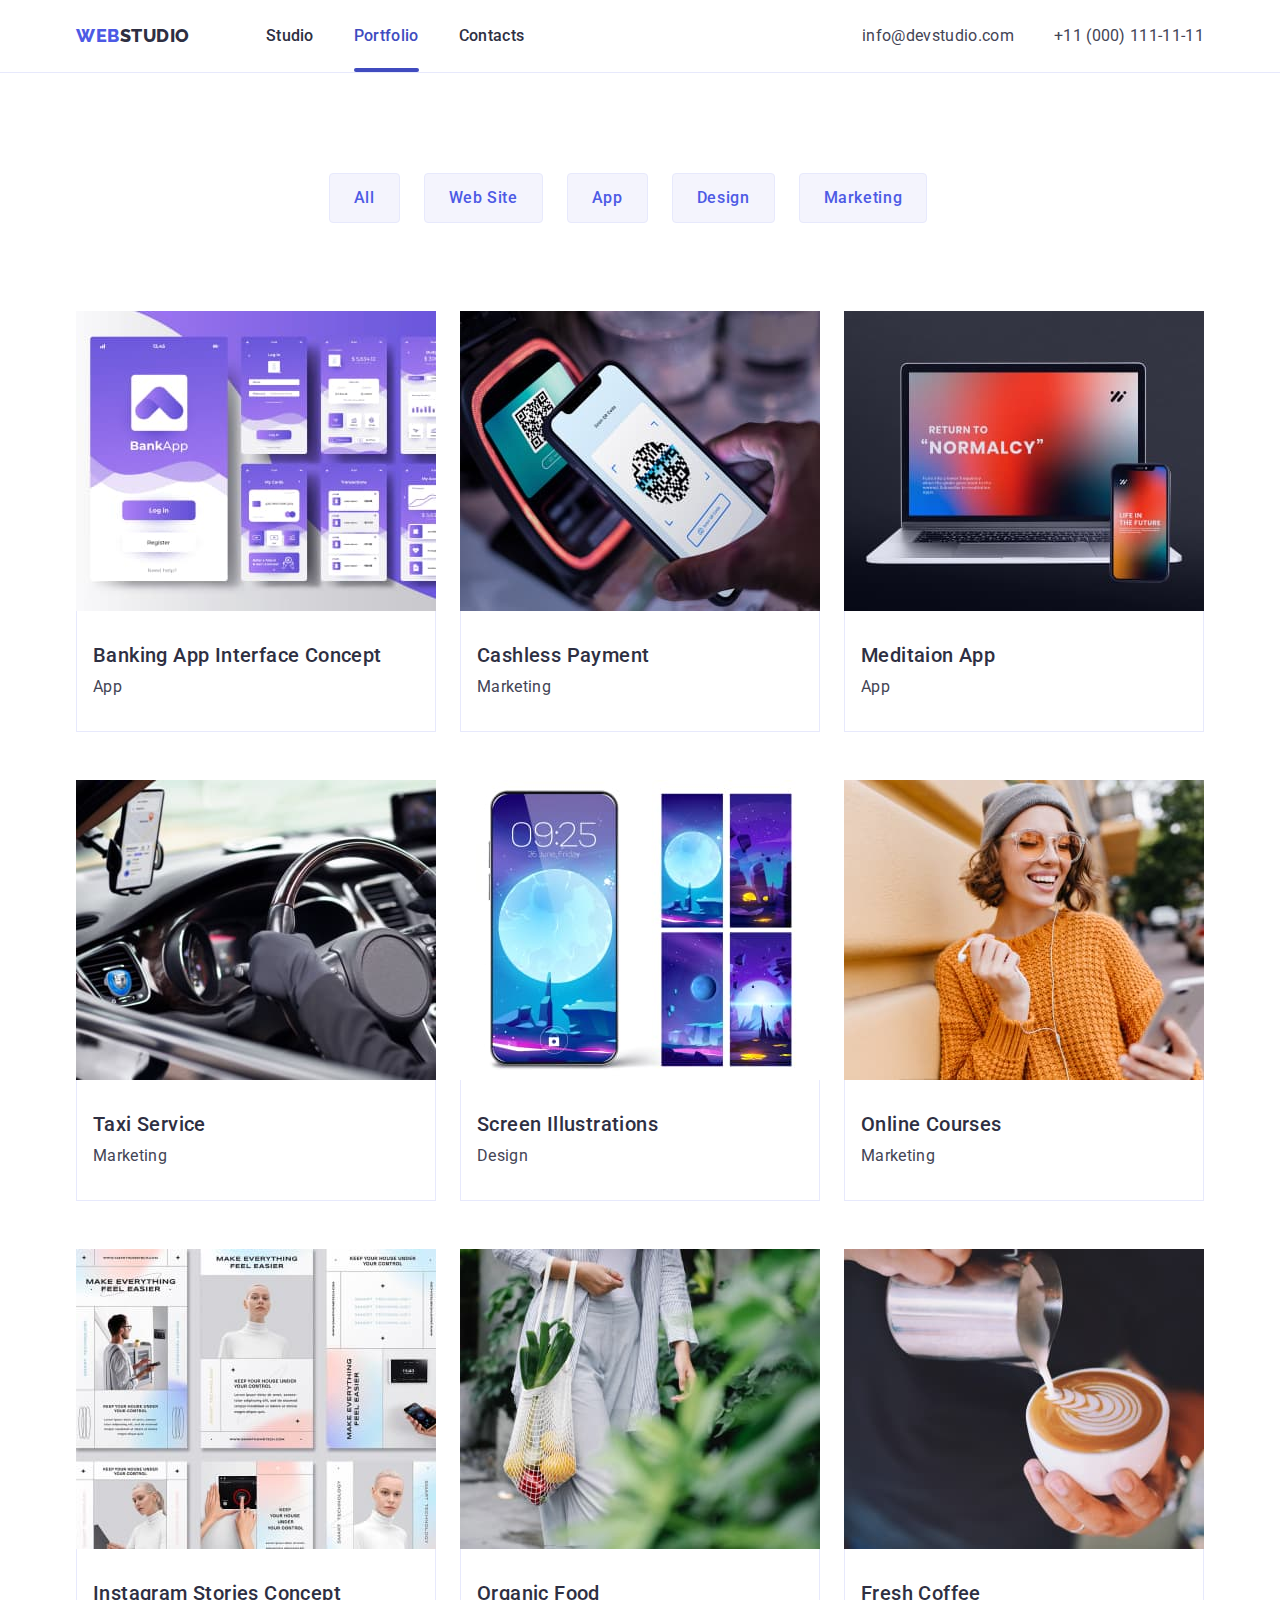
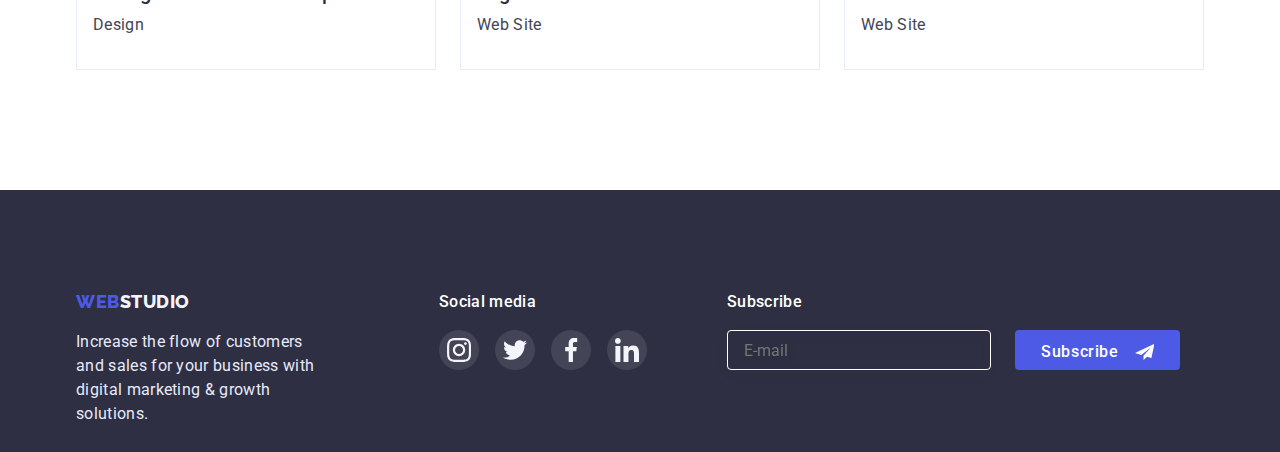
==== portfolio.html @ b1416f2e "adaptive model" ====
<!DOCTYPE html>
<html lang="en">
  <head>
    <meta charset="UTF-8" />
    <meta http-equiv="X-UA-Compatible" content="IE=edge" />
    <meta name="viewport" content="width=device-width, initial-scale=1.0" />
    <title>Portfolio</title>
    <link rel="preconnect" href="https://fonts.googleapis.com" />
    <link rel="preconnect" href="https://fonts.gstatic.com" crossorigin />
    <link rel="preconnect" href="https://fonts.googleapis.com" />
    <link rel="preconnect" href="https://fonts.gstatic.com" crossorigin />
    <link
      href="https://cdn.jsdelivr.net/npm/modern-normalize@1.1.0/modern-normalize.min.css"
      rel="stylesheet"
    />
    <link
      href="https://fonts.googleapis.com/css2?family=Raleway:wght@800&family=Roboto:wght@400;500;700&display=swap"
      rel="stylesheet"
    />
    <link rel="stylesheet" href="css/styles.css" />
  </head>
  <body>
    <!-- =================HEDER==================== -->
    <header class="page-header">
      <div class="container heder-nav-section">
        <nav class="navigation">
          <a class="logo" href="./index.html"
            >Web<span class="logo-part">Studio</span></a
          >
          <ul class="nav-list list">
            <li class="nav-item">
              <a class="nav-link link" href="./index.html">Studio</a>
            </li>
            <li class="nav-item">
              <a class="nav-link link curent" href="./portfolio.html">Portfolio</a>
            </li>
            <li class="nav-item">
              <a class="nav-link link" href="">Contacts</a>
            </li>
          </ul>
        </nav>
        <button type="button" class="mobile-menu-open" data-menu-open>
          <svg class="mobile-menu-open-btn" width="32px" height="22px">
            <use href="./images/icons.svg#burger-btn"></use>
          </svg>
        </button>
        <address class="address">
          <ul class="contacts list">
            <li class="contacts-link">
              <a class="address-link link" href="mailto:info@devstudio.com"
                >info@devstudio.com</a
              >
            </li>
            <li class="contacts-link">
              <a class="address-link link" href="tel:+110001111111"
                >+11 (000) 111-11-11</a
              >
            </li>
          </ul>
        </address>
      </div>
      <div class="mobile-menu" data-menu>
        <div class="container mobile-menu-container">
          <button type="button" class="mobile-menu-close" data-menu-close>
            <svg class="mobile-menu-close-btn" width="8px" height="8px">
              <use href="./images/icons.svg#vector"></use>
            </svg>
          </button>
          <ul class="mobile-menu-list list">
            <li class="mobile-menu-item">
              <a class="mobile-menu-link link" href="./index.html">Studio</a>
            </li>
            <li class="mobile-menu-item">
              <a class="mobile-menu-link link" href="./portfolio.html"
                >Portfolio</a
              >
            </li>
            <li class="mobile-menu-item">
              <a class="mobile-menu-link link" href="">Contacts</a>
            </li>
          </ul>
          <ul class="mobile-menu-contacts list">
            <li class="mobile-menu-contacts-link">
              <a
                class="mobile-menu-address-link mobile-menu-address-link-phone link"
                href="tel:+110001111111"
                >+11 (000) 111-11-11</a
              >
            </li>
            <li class="mobile-menu-contacts-link">
              <a
                class="mobile-menu-address-link mobile-menu-address-link-mail link"
                href="mailto:info@devstudio.com"
                >info@devstudio.com</a
              >
            </li>
          </ul>
          <ul class="mobile-menu-social-list list">
            <li class="mobile-menu-social-link">
              <a href="" class="mobile-menu-social-item">
                <svg
                  class="mobile-menu-social-item-icon"
                  width="16"
                  height="16"
                >
                  <use href="./images/icons.svg#instagram"></use>
                </svg>
              </a>
            </li>
            <li class="mobile-menu-social-link">
              <a href="" class="mobile-menu-social-item">
                <svg
                  class="mobile-menu-social-item-icon"
                  width="16"
                  height="16"
                >
                  <use href="./images/icons.svg#twitter"></use>
                </svg>
              </a>
            </li>
            <li class="mobile-menu-social-link">
              <a href="" class="mobile-menu-social-item">
                <svg
                  class="mobile-menu-social-item-icon"
                  width="16"
                  height="16"
                >
                  <use href="./images/icons.svg#facebook"></use>
                </svg>
              </a>
            </li>
            <li class="mobile-menu-social-link">
              <a href="" class="mobile-menu-social-item">
                <svg
                  class="mobile-menu-social-item-icon"
                  width="16"
                  height="16"
                >
                  <use href="./images/icons.svg#linkedin"></use>
                </svg>
              </a>
            </li>
          </ul>
        </div>
      </div>
    </header>
    <main>
      <!-- ====================SORTING=============================== -->
      <section class="portfolio-section">
        <div class="container">
          <h1 class="visually-hidden">Portfolio</h1>
          <ul class="sorting-section-list list">
            <li class="sorting-section-link">
              <button class="sorting-section-btn" type="button">All</button>
            </li>
            <li class="sorting-section-link">
              <button class="sorting-section-btn" type="button">
                Web Site
              </button>
            </li>
            <li class="sorting-section-link">
              <button class="sorting-section-btn" type="button">App</button>
            </li>
            <li class="sorting-section-link">
              <button class="sorting-section-btn" type="button">Design</button>
            </li>
            <li class="sorting-section-link">
              <button class="sorting-section-btn" type="button">
                Marketing
              </button>
            </li>
          </ul>

          <!-- ====================PORTFOLIO============================== -->
          <ul class="portfolio-list list">
            <li class="portfolio-link">
              <a class="photo link" href="">
                <div class="card-photo">
                  <picture>
                    <source
                      srcset="
                        ./images/Banking_app_interface_concept_desktop.jpg    1x,
                        ./images/Banking_app_interface_concept_desktop@2x.jpg 2x
                      "
                      media="(min-width: 1200px)"
                    />
                    <source
                      srcset="
                        ./images/Banking_app_interface_concept_tablet.jpg    1x,
                        ./images/Banking_app_interface_concept_tablet@2x.jpg 2x
                      "
                      media="(min-width: 767px)"
                    />
                    <source
                      srcset="
                        ./images/Banking_app_interface_concept_mobile.jpg    1x,
                        ./images/Banking_app_interface_concept_mobile@2x.jpg 2x
                      "
                      media="(min-width: 320px)"
                    />
                    <img
                      src="./images/Banking_app_interface_concept_mobile.jpg"
                      alt="banking app concept"
                    />
                  </picture>
                  <div class="overlay">
                    <p class="overlay-text">
                      14 Stylish and User-Friendly App Design Concepts · Task
                      Manager App · Calorie Tracker App · Exotic Fruit Ecommerce
                      App · Cloud Storage App
                    </p>
                  </div>
                </div>
                <div class="photo-content">
                  <h2 class="suptitle photo-title">Banking App Interface Concept</h2>
                  <p class="text">App</p>
                </div>
              </a>
            </li>
            <li class="portfolio-link">
              <a class="photo link" href="">
                <div class="card-photo">
                  <picture>
                    <source
                      srcset="
                        ./images/Cashless_payment_desktop.jpg    1x,
                        ./images/Cashless_payment_desktop@2x.jpg 2x
                      "
                      media="(min-width: 1200px)"
                    />
                    <source
                      srcset="
                        ./images/Cashless_payment_tablet.jpg    1x,
                        ./images/Cashless_payment_tablet@2x.jpg 2x
                      "
                      media="(min-width: 767px)"
                    />
                    <source
                      srcset="
                        ./images/Cashless_payment_mobile.jpg    1x,
                        ./images/Cashless_payment_mobile@2x.jpg 2x
                      "
                      media="(min-width: 320px)"
                    />
                    <img
                      src="./images/Cashless_payment_mobile.jpg"
                      alt="banking app concept"
                    />
                  </picture>
                  <div class="overlay">
                    <p class="overlay-text">
                      14 Stylish and User-Friendly App Design Concepts · Task
                      Manager App · Calorie Tracker App · Exotic Fruit Ecommerce
                      App · Cloud Storage App
                    </p>
                  </div>
                </div>
                <div class="photo-content">
                  <h2 class="suptitle photo-title">Cashless Payment</h2>
                  <p class="text">Marketing</p>
                </div>
              </a>
            </li>
            <li class="portfolio-link">
              <a class="photo link" href="">
                <div class="card-photo">
                  <picture>
                    <source
                      srcset="
                        ./images/Meditaion_app_desktop.jpg    1x,
                        ./images/Meditaion_app_desktop@2x.jpg 2x
                      "
                      media="(min-width: 1200px)"
                    />
                    <source
                      srcset="
                        ./images/Meditaion_app_tablet.jpg    1x,
                        ./images/Meditaion_app_tablet@2x.jpg 2x
                      "
                      media="(min-width: 767px)"
                    />
                    <source
                      srcset="
                        ./images/Meditaion_app_mobile.jpg    1x,
                        ./images/Meditaion_app_mobile@2x.jpg 2x
                      "
                      media="(min-width: 320px)"
                    />
                    <img
                      src="./images/Meditaion_app_mobile.jpg"
                      alt="banking app concept"
                    />
                  </picture>                  
                  <div class="overlay">
                    <p class="overlay-text">
                      14 Stylish and User-Friendly App Design Concepts · Task
                      Manager App · Calorie Tracker App · Exotic Fruit Ecommerce
                      App · Cloud Storage App
                    </p>
                  </div>
                </div>
                <div class="photo-content">
                  <h2 class="suptitle photo-title">Meditaion App</h2>
                  <p class="text">App</p>
                </div>
              </a>
            </li>
            <li class="portfolio-link">
              <a class="photo link" href="">
                <div class="card-photo">
                  <picture>
                    <source
                      srcset="
                        ./images/Taxi_service_desktop.jpg    1x,
                        ./images/Taxi_service_desktop@2x.jpg 2x
                      "
                      media="(min-width: 1200px)"
                    />
                    <source
                      srcset="
                        ./images/Taxi_service_tablet.jpg    1x,
                        ./images/Taxi_service_tablet@2x.jpg 2x
                      "
                      media="(min-width: 767px)"
                    />
                    <source
                      srcset="
                        ./images/Taxi_service_mobile.jpg    1x,
                        ./images/Taxi_service_mobile@2x.jpg 2x
                      "
                      media="(min-width: 320px)"
                    />
                    <img
                      src="./images/Taxi_service_mobile.jpg"
                      alt="banking app concept"
                    />
                  </picture>
                  <div class="overlay">
                    <p class="overlay-text">
                      14 Stylish and User-Friendly App Design Concepts · Task
                      Manager App · Calorie Tracker App · Exotic Fruit Ecommerce
                      App · Cloud Storage App
                    </p>
                  </div>
                </div>
                <div class="photo-content">
                  <h2 class="suptitle photo-title">Taxi Service</h2>
                  <p class="text">Marketing</p>
                </div>
              </a>
            </li>
            <li class="portfolio-link">
              <a class="photo link" href="">
                <div class="card-photo">
                  <picture>
                    <source
                      srcset="
                        ./images/Screen_illustrations_desktop.jpg    1x,
                        ./images/Screen_illustrations_desktop@2x.jpg 2x
                      "
                      media="(min-width: 1200px)"
                    />
                    <source
                      srcset="
                        ./images/Screen_illustrations_tablet.jpg    1x,
                        ./images/Screen_illustrations_tablet@2x.jpg 2x
                      "
                      media="(min-width: 767px)"
                    />
                    <source
                      srcset="
                        ./images/Screen_illustrations_mobile.jpg    1x,
                        ./images/Screen_illustrations_mobile@2x.jpg 2x
                      "
                      media="(min-width: 320px)"
                    />
                    <img
                      src="./images/Screen_illustrations_mobile.jpg"
                      alt="banking app concept"
                    />
                  </picture>                    
                  <div class="overlay">
                    <p class="overlay-text">
                      14 Stylish and User-Friendly App Design Concepts · Task
                      Manager App · Calorie Tracker App · Exotic Fruit Ecommerce
                      App · Cloud Storage App
                    </p>
                  </div>
                </div>
                <div class="photo-content">
                  <h2 class="suptitle photo-title">Screen Illustrations</h2>
                  <p class="text">Design</p>
                </div>
              </a>
            </li>
            <li class="portfolio-link">
              <a class="photo link" href="">
                <div class="card-photo">
                  <picture>
                    <source
                      srcset="
                        ./images/Online_courses_desktop.jpg    1x,
                        ./images/Online_courses_desktop@2x.jpg 2x
                      "
                      media="(min-width: 1200px)"
                    />
                    <source
                      srcset="
                        ./images/Online_courses_tablet.jpg    1x,
                        ./images/Online_courses_tablet@2x.jpg 2x
                      "
                      media="(min-width: 767px)"
                    />
                    <source
                      srcset="
                        ./images/Online_courses_mobile.jpg    1x,
                        ./images/Online_courses_mobile@2x.jpg 2x
                      "
                      media="(min-width: 320px)"
                    />
                    <img
                      src="./images/Online_courses_mobile.jpg"
                      alt="banking app concept"
                    />
                  </picture>                  
                  <div class="overlay">
                    <p class="overlay-text">
                      14 Stylish and User-Friendly App Design Concepts · Task
                      Manager App · Calorie Tracker App · Exotic Fruit Ecommerce
                      App · Cloud Storage App
                    </p>
                  </div>
                </div>
                <div class="photo-content">
                  <h2 class="suptitle photo-title">Online Courses</h2>
                  <p class="text">Marketing</p>
                </div>
              </a>
            </li>
            <li class="portfolio-link">
              <a class="photo link" href="">
                <div class="card-photo">
                  <picture>
                    <source
                      srcset="
                        ./images/Instagram_stories_concept_desktop.jpg    1x,
                        ./images/Instagram_stories_concept_desktop@2x.jpg 2x
                      "
                      media="(min-width: 1200px)"
                    />
                    <source
                      srcset="
                        ./images/Instagram_stories_concept_tablet.jpg    1x,
                        ./images/Instagram_stories_concept_tablet@2x.jpg 2x
                      "
                      media="(min-width: 767px)"
                    />
                    <source
                      srcset="
                        ./images/Instagram_stories_concept_mobile.jpg    1x,
                        ./images/Instagram_stories_concept_mobile@2x.jpg 2x
                      "
                      media="(min-width: 320px)"
                    />
                    <img
                      src="./images/Instagram_stories_concept_mobile.jpg"
                      alt="banking app concept"
                    />
                  </picture>                 
                  <div class="overlay">
                    <p class="overlay-text">
                      14 Stylish and User-Friendly App Design Concepts · Task
                      Manager App · Calorie Tracker App · Exotic Fruit Ecommerce
                      App · Cloud Storage App
                    </p>
                  </div>
                </div>
                <div class="photo-content">
                  <h2 class="suptitle photo-title">Instagram Stories Concept</h2>
                  <p class="text">Design</p>
                </div>
              </a>
            </li>
            <li class="portfolio-link">
              <a class="photo link" href="">
                <div class="card-photo">
                  <picture>
                    <source
                      srcset="
                        ./images/Organic_food_desktop.jpg    1x,
                        ./images/Organic_food_desktop@2x.jpg 2x
                      "
                      media="(min-width: 1200px)"
                    />
                    <source
                      srcset="
                        ./images/Organic_food_tablet.jpg    1x,
                        ./images/Organic_food_tablet@2x.jpg 2x
                      "
                      media="(min-width: 767px)"
                    />
                    <source
                      srcset="
                        ./images/Organic_food_mobile.jpg    1x,
                        ./images/Organic_food_mobile@2x.jpg 2x
                      "
                      media="(min-width: 320px)"
                    />
                    <img
                      src="./images/Organic_food_mobile.jpg"
                      alt="banking app concept"
                    />
                  </picture>                   
                  <div class="overlay">
                    <p class="overlay-text">
                      14 Stylish and User-Friendly App Design Concepts · Task
                      Manager App · Calorie Tracker App · Exotic Fruit Ecommerce
                      App · Cloud Storage App
                    </p>
                  </div>
                </div>
                <div class="photo-content">
                  <h2 class="suptitle photo-title">Organic Food</h2>
                  <p class="text">Web Site</p>
                </div>
              </a>
            </li>
            <li class="portfolio-link">
              <a class="photo link" href="">
                <div class="card-photo">
                  <picture>
                    <source
                      srcset="
                        ./images/Fresh_coffee_desktop.jpg    1x,
                        ./images/Fresh_coffee_desktop@2x.jpg 2x
                      "
                      media="(min-width: 1200px)"
                    />
                    <source
                      srcset="
                        ./images/Fresh_coffee_tablet.jpg    1x,
                        ./images/Fresh_coffee_tablet@2x.jpg 2x
                      "
                      media="(min-width: 767px)"
                    />
                    <source
                      srcset="
                        ./images/Fresh_coffee_mobile.jpg    1x,
                        ./images/Fresh_coffee_mobile@2x.jpg 2x
                      "
                      media="(min-width: 320px)"
                    />
                    <img
                      src="./images/Fresh_coffee_mobile.jpg"
                      alt="banking app concept"
                    />
                  </picture>                   
                  <div class="overlay">
                    <p class="overlay-text">
                      14 Stylish and User-Friendly App Design Concepts · Task
                      Manager App · Calorie Tracker App · Exotic Fruit Ecommerce
                      App · Cloud Storage App
                    </p>
                  </div>
                </div>
                <div class="photo-content">
                  <h2 class="suptitle photo-title">Fresh Coffee</h2>
                  <p class="text">Web Site</p>
                </div>
              </a>
            </li>
          </ul>
        </div>
      </section>
    </main>
    <footer>
      <div class="foter">
        <div class="container variativ-container">
          <div class="foter-content">
            <div class="foter-logo-content foter-part">
              <a class="logo-foter" href="./index.html"
                >Web<span class="logo-foter logo-part-foter">Studio</span></a
              >
              <p class="foter-text">
                Increase the flow of customers and sales for your business with
                digital marketing & growth solutions.
              </p>
            </div>
            <div class="social-media foter-part">
              <p class="social-media-text">Social media</p>
              <ul class="foter-social-list list">
                <li class="foter-social-link">
                  <a href="" class="foter-social-item">
                    <svg class="foter-social-item-icon" width="24" height="24">
                      <use href="./images/icons.svg#instagram"></use>
                    </svg>
                  </a>
                </li>
                <li class="foter-social-link">
                  <a href="" class="foter-social-item">
                    <svg class="foter-social-item-icon" width="24" height="24">
                      <use href="./images/icons.svg#twitter"></use>
                    </svg>
                  </a>
                </li>
                <li class="foter-social-link">
                  <a href="" class="foter-social-item">
                    <svg class="foter-social-item-icon" width="24" height="24">
                      <use href="./images/icons.svg#facebook"></use>
                    </svg>
                  </a>
                </li>
                <li class="foter-social-link">
                  <a href="" class="foter-social-item">
                    <svg class="foter-social-item-icon" width="24" height="24">
                      <use href="./images/icons.svg#linkedin"></use>
                    </svg>
                  </a>
                </li>
              </ul>
            </div>
            <form class="footer-subscribe foter-part">
              <p class="footer-form-text">Subscribe</p>
              <div class="footer-subscribe-form">
                <label>
                  <input
                    type="email"
                    name="e-mail"
                    id="e-mail"
                    placeholder="E-mail"
                    class="footer-form-input"
                  />
                </label>
                <button class="subscribe-btn" type="submit">
                  Subscribe
                  <svg class="subscribe-btn-img" width="24" height="24">
                    <use href="./images/icons.svg#icon-send"></use>
                  </svg>
                </button>
              </div>
            </form>
          </div>
        </div>
      </div>
    </footer>
    <script src="./js/mobile-menu.js"></script>
  </body>
</html>
---- css/styles.css ----
:root {
  --accent-color: #404bbf;
  --accent-button-background: #404bbf;
  --btn-background: #4d5ae5;
  --hero-font-color: #ffffff;
  --main-font: "Roboto", sans-serif;
  --main-font-color: #2e2f42;
  --secondary-font-color: #434455;
  --foter-background: #2e2f42;
  --secondary-background: #f4f4fd;
  --logo-part-foter-color: #f4f4fd;
  --logo-color: #4d5ae5;
  --logo-part-color: #2e2f42;
  --foter-text-font-color: #e7e9fc;
  --sorting-btn-shadow: 0px 3px 1px rgba(0, 0, 0, 0.1),
    0px 2px 1px rgba(0, 0, 0, 0.08), 0px 2px 2px rgba(0, 0, 0, 0.12);
  --card-shadow: 0px 1px 6px rgba(46, 47, 66, 0.08),
    0px 1px 1px rgba(46, 47, 66, 0.16), 0px 2px 1px rgba(46, 47, 66, 0.08);
  --card-background: #ffffff;
  --border-color: #e7e9fc;
  --card-set-gap: 24px;
  --main-width: 1158px;
  --main-border-gap: 15px;
  --transition: 250ms cubic-bezier(0.4, 0, 0.2, 1);
}
* {
  box-sizing: border-box;
}
h1,
h2,
h3,
p {
  margin-top: 0;
  margin-bottom: 0;
}
ul,
ol {
  margin-top: 0;
  margin-bottom: 0;
  padding-left: 0;
}
img {
  display: block;
}

.list {
  list-style: none;
}
.link {
  list-style: none;
  text-decoration: none;
}
body {
  font-family: var(--main-font);
  font-weight: 400;
  color: var(--main-font-color);
}
.container {
  width: 100%;
  margin-left: auto;
  margin-right: auto;
  padding: 0 16px;
}
.heder-nav-section {
  display: flex;
  justify-content: space-between;
}
.page-header {
  border-bottom: 1px solid var(--border-color);
  padding: 24px 0;
}
.logo {
  font-family: "Raleway", sans-serif;
  font-weight: 800;
  font-size: 18px;
  line-height: 1.33;
  display: flex;
  align-items: center;
  letter-spacing: 0.03em;
  text-transform: uppercase;
  color: var(--logo-color);
  text-decoration: none;
}
.logo-part {
  color: var(--logo-part-color);
}
/* =================HERO==================== */
.hero {
  background: var(--foter-background);
  background-size: cover;
  margin-left: auto;
  margin-right: auto;
  background-position: center;
  background-repeat: no-repeat;
}
.main-header {
  font-weight: 700;
  margin-left: auto;
  margin-right: auto;
  color: var(--hero-font-color);
}
.service-btn {
  font-weight: 500;
  font-size: 16px;
  line-height: 1.5;
  display: flex;
  align-items: center;
  letter-spacing: 0.04em;
  color: var(--hero-font-color);
  background: var(--btn-background);
  box-shadow: 0px 4px 4px rgba(0, 0, 0, 0.15);
  border-color: transparent;
  border-width: 0px;
  border-radius: 4px;
  cursor: pointer;
  padding: 16px 32px;
  margin-left: auto;
  margin-right: auto;
  transition: background-color var(--transition);
}
.service-btn:hover,
.service-btn:focus {
  background: var(--accent-button-background);
}
/* ===========================MODAL=============================== */
.backdrop {
  position: fixed;
  top: 0;
  left: 0;
  width: 100%;
  height: 100%;
  /* z-index: 100; */
  background-color: rgba(46, 47, 66, 0.4);
  transition: opacity var(--transition), visibility var(--transition);
}
.backdrop.is-hidden {
  visibility: hidden;
  opacity: 0;
  pointer-events: none;
}
.modal {
  position: absolute;
  top: 50%;
  left: 50%;
  transform: translate(-50%, -50%);
  background: #ffffff;
  box-shadow: 0px 1px 1px rgba(0, 0, 0, 0.14), 0px 1px 3px rgba(0, 0, 0, 0.12),
    0px 2px 1px rgba(0, 0, 0, 0.2);
  border-radius: 4px;
}
.modal-close-btn {
  position: absolute;
  top: 24px;
  right: 24px;
  display: flex;
  justify-content: center;
  align-items: center;
  width: 24px;
  height: 24px;
  border-radius: 50%;
  background-color: #e7e9fc;
  border: 1px solid rgba(0, 0, 0, 0.1);
  transition: background-color var(--transition);
  cursor: pointer;
}
.modal-close-btn:hover,
.modal-close-btn:focus {
  background-color: #404bbf;
}
.modal-close-btn-item {
  fill: #2e2f42;
  transition: fill var(--transition);
}
.modal-close-btn:hover > .modal-close-btn-item,
.modal-close-btn:focus > .modal-close-btn-item {
  fill: #ffffff;
}
/* ==================MODAL-FORM================== */
.modal-form {
  display: flex;
  flex-direction: column;
}
.modal-form-heder {
  font-weight: 500;
  font-size: 16px;
  line-height: 1.5;
  text-align: center;
  letter-spacing: 0.02em;
  color: #2e2f42;
  margin-bottom: 16px;
}
.modal-form-fild {
  margin-bottom: 8px;
}

.modal-form-input {
  width: 100%;
  height: 40px;
  border: 1px solid rgba(33, 33, 33, 0.2);
  border-radius: 4px;
  padding-left: 38px;
  transition: border-color var(--transition);
}
.modal-form-input:focus {
  outline: none;
  border-color: #4d5ae5;
}
.modal-form-input-desc {
  display: block;
  font-size: 12px;
  line-height: 1, 17;
  letter-spacing: 0.01em;
  color: #8e8f99;
  margin-bottom: 4px;
}
.modal-form-input-wraper {
  display: block;
  position: relative;
}
.modal-form-input-icon {
  display: flex;
  justify-content: center;
  align-items: center;
  position: absolute;
  top: 8px;
  left: 16px;
  width: 18px;
  height: 24px;
}
.modal-form-input-icon-item {
  fill: #2e2f42;
  transition: fill var(--transition);
}
.modal-form-input:focus + .modal-form-input-icon > .modal-form-input-icon-item {
  fill: #4d5ae5;
}
.modal-form-message {
  width: 100%;
  height: 120px;
  font-size: 12px;
  line-height: 1, 17;
  letter-spacing: 0.04em;
  color: rgba(46, 47, 66, 0.4);
  resize: none;
  padding: 8px 16px;
  border: 1px solid rgba(33, 33, 33, 0.2);
  border-radius: 4px;
  transition: border-color var(--transition);
}
.modal-form-message:focus {
  outline: none;
  border-color: #4d5ae5;
}
.modal-form-check-desc::before {
  display: block;
  content: "";
  width: 16px;
  height: 16px;
  border: 1px solid #2e2f42;
  border-radius: 2px;
  cursor: pointer;
  margin-right: 8px;
}
.modal-form-check:checked + .modal-form-check-desc::before {
  background-image: url(../images/click.svg);
}
.modal-form-check-desc {
  font-size: 12px;
  line-height: 1, 17;
  letter-spacing: 0.01em;
  color: #8e8f99;
  display: flex;
  align-items: center;
  margin-bottom: 24px;
}
.modal-form-check-desc-part {
  color: #4d5ae5;
}
.modal-form-submit {
  min-width: 169px;
  height: 56px;
  font-weight: 500;
  font-size: 16px;
  line-height: 1.5;
  letter-spacing: 0.04em;
  color: var(--hero-font-color);
  background: var(--btn-background);
  box-shadow: 0px 4px 4px rgba(0, 0, 0, 0.15);
  border-color: transparent;
  border-radius: 4px;
  cursor: pointer;
  padding: 16px 32px;
  margin-left: auto;
  margin-right: auto;
  transition: background-color var(--transition);
}
.modal-form-submit:hover,
.modal-form-submit:focus {
  background: var(--accent-button-background);
}
.visually-hidden {
  position: absolute;
  white-space: nowrap;
  width: 1px;
  height: 1px;
  overflow: hidden;
  border: 0;
  padding: 0;
  clip: rect(0 0 0 0);
  clip-path: inset(50%);
  margin: -1px;
}
/* ===============Explorer directions================= */
.explorer-direction-section {
  padding-top: 96px;
  padding-bottom: 96px;
}
.explorer-direction-title {
  margin-bottom: 8px;
}
.suptitle {
  font-weight: 700;
  font-size: 36px;
  line-height: 1.111;
  letter-spacing: 0.02em;
  text-transform: capitalize;
  color: var(--main-font-color);
  text-align: center;
}
.explorer-direction-list {
  display: flex;
  flex-direction: column;
}
.explorer-direction-link:not(:last-child) {
  margin-bottom: 72px;
}
.text {
  font-weight: 500;
  font-size: 16px;
  line-height: 1.5;
  letter-spacing: 0.02em;
  color: var(--secondary-font-color);
  text-align: left;
}
/*====================WHAT ARE WE DOING==================  */
.section-title {
  font-weight: 700;
  font-size: 36px;
  line-height: 1.11;
  text-align: center;
  letter-spacing: 0.02em;
  text-transform: capitalize;
  margin-bottom: 72px;
}
/* ==================OUR TEAM=================== */
.employee-section {
  background: #f4f4fd;
}
.team-section-list {
  display: flex;
  flex-direction: column;
  align-items: center;
}
.team-section-link {
  width: 264px;
}
.team-section-link:not(:last-child) {
  margin-bottom: 72px;
}
.team-section {
  background: var(--secondary-background);
}
.card-content {
  background: var(--card-background);
  box-shadow: var(--card-shadow);
  border-radius: 0px 0px 4px 4px;
  padding: 32px 17px;
}
.suptitle-center {
  font-weight: 500;
  font-size: 20px;
  line-height: 1.2;
  text-align: center;
  margin-bottom: 8px;
}
.employee-text {
  font-weight: 400;
  text-align: center;
  margin-bottom: 8px;
}
.social-list {
  display: flex;
  justify-content: center;
}
.social-item {
  display: flex;
  justify-content: center;
  align-items: center;
  width: 40px;
  height: 40px;
  border-radius: 50%;
  background-color: #4d5ae5;
  transition: background-color var(--transition);
}
.social-item:hover,
.social-item:focus {
  background-color: #404bbf;
}
.social-link:not(:last-child) {
  margin-right: var(--card-set-gap);
}
.social-item-icon {
  fill: #f4f4fd;
}

/* ===================CUSTOMERS============ */
.customers-section {
  padding-top: 96px;
  padding-bottom: 96px;
}
.customers-list {
  display: flex;
  flex-wrap: wrap;
  justify-content: center;
}

.customer-item {
  display: flex;
  justify-content: center;
  align-items: center;
  height: 88px;
  border: 1px solid #8e8f99;
  border-radius: 4px;
  transition: border var(--transition);
}
.customer-item:hover,
.customer-item:focus {
  border: 1px solid #404bbf;
}
.customer-item-icon {
  fill: #8e8f99;
  transition: fill var(--transition);
}
.customer-item:hover > .customer-item-icon,
.customer-item:focus > .customer-item-icon {
  fill: #404bbf;
}
/*=================FOTER================== */
.foter {
  background: var(--foter-background);
  padding-top: 96px;
  padding-bottom: 96px;
}
.foter-content {
  display: flex;
}
.logo-foter {
  font-family: "Raleway", sans-serif;
  font-weight: 800;
  font-size: 18px;
  line-height: 1.33;
  letter-spacing: 0.03em;
  text-transform: uppercase;
  color: var(--logo-color);
  text-decoration: none;
  display: block;
  text-align: center;
  margin-bottom: 16px;
}
.logo-part-foter {
  display: inline;
  line-height: 1.17;
  color: var(--logo-part-foter-color);
}
.foter-text {
  font-size: 16px;
  line-height: 1.5;
  letter-spacing: 0.02em;
  color: var(--foter-text-font-color);
  text-align: left;
}
.social-media {
  width: 208px;
  margin-bottom: 72px;
}
.social-media-text {
  font-weight: 500;
  font-size: 16px;
  line-height: 1.5;
  letter-spacing: 0.02em;
  color: #ffffff;
  margin-bottom: 16px;
  text-align: center;
}
.foter-social-list {
  display: flex;
}
.foter-social-link {
  margin-right: 16px;
}
.foter-social-item {
  display: flex;
  justify-content: center;
  align-items: center;
  width: 40px;
  height: 40px;
  border-radius: 50%;
  background-color: rgba(255, 255, 255, 0.1);
  transition: background-color var(--transition);
}
.foter-social-item:hover,
.foter-social-item:focus {
  background-color: #31d0aa;
}
.foter-social-item-icon {
  fill: #f4f4fd;
}

.footer-form-text {
  font-weight: 500;
  font-size: 16px;
  line-height: 24px;
  letter-spacing: 0.02em;
  color: #ffffff;
  text-align: center;
  margin-bottom: 16px;
}
.footer-form-input {
  height: 40px;
  color: #ffffff;
  background: transparent;
  border: 1px solid #ffffff;
  filter: drop-shadow(0px 4px 4px rgba(0, 0, 0, 0.15));
  border-radius: 4px;
  padding: 8px 16px;
  margin-bottom: 16px;
}
.footer-form-input:placeholder {
  font-size: 12px;
  line-height: 2;
  display: flex;
  align-items: center;
  letter-spacing: 0.04em;
  color: #ffffff;
}
.subscribe-btn {
  display: flex;
  font-weight: 500;
  font-size: 16px;
  line-height: 1.5;
  letter-spacing: 0.04em;
  color: #ffffff;
  width: 165px;
  height: 40px;
  padding: 8px 24px;
  background: #4d5ae5;
  border-radius: 4px;
  border-color: transparent;
  cursor: pointer;
  transition: background-color var(--transition);
}
.subscribe-btn:hover,
.subscribe-btn:focus {
  background-color: #404bbf;
}
.subscribe-btn-img {
  margin-left: 16px;
  fill: #ffffff;
}

/* ==============PORTFOLIO PAGE=========== */
.sorting-section-list {
  display: flex;
}
.sorting-section-link:not(:last-child) {
  margin-right: var(--card-set-gap);
}
.sorting-section-link:nth-child(-n + 3) {
  margin-bottom: 16px;
}

.sorting-section-btn {
  font-weight: 500;
  font-size: 16px;
  line-height: 1.5;
  letter-spacing: 0.04em;
  color: var(--logo-color);
  background-color: var(--secondary-background);
  border: 1px solid var(--foter-text-font-color);
  border-radius: 4px;
  cursor: pointer;
  font-family: inherit;
  transition: color var(--transition), background-color var(--transition),
    border var(--transition), box-shadow var(--transition);
}
.sorting-section-btn:hover,
.sorting-section-btn:focus {
  color: var(--hero-font-color);
  background-color: var(--accent-button-background);
  border: 1px solid var(--accent-button-background);
  box-shadow: var(--sorting-btn-shadow);
}
.photo-title {
  font-weight: 500;
  font-size: 20px;
  line-height: 1.5;
  text-align: left;
}
.portfolio-list {
  display: flex;
  flex-direction: column;
}
.portfolio-link {
  margin-bottom: 48px;
}
.portfolio-link:last-child {
  margin-bottom: 0px;
}
.photo-content {
  padding: 32px 0 32px 16px;
  border: 1px solid #e7e9fc;
  border-top: none;
}
.photo {
  display: block;
  transition: box-shadow var(--transition);
}
.card-photo {
  position: relative;
  overflow: hidden;
}
.overlay-text {
  font-weight: 400;
  font-size: 16px;
  line-height: 1.5;
  letter-spacing: 0.02em;
  color: #f4f4fd;
}
.overlay {
  position: absolute;
  background-color: #4d5ae5;
  padding: 40px 32px 164px;
  top: 0;
  left: 0;
  width: 100%;
  height: 100%;
  transform: translatey(100%);
  transition: transform var(--transition);
}
.photo:hover .overlay,
.photo:focus .overlay {
  transform: translatey(0);
}

.photo:hover,
.photo:focus {
  box-shadow: 0px 1px 6px rgba(46, 47, 66, 0.08),
    0px 1px 1px rgba(46, 47, 66, 0.16), 0px 2px 1px rgba(46, 47, 66, 0.08);
}
.photo-content > .suptitle {
  margin-bottom: 8px;
}

@media screen and (min-width: 480px) {
  /*====================Site navigation==================  */
  .container {
    width: 428px;
    margin-left: auto;
    margin-right: auto;
  }
  /* =================HERO==================== */
  /* ===============Explorer directions================= */
}
@media screen and (min-width: 768px) {
  /*====================Site navigation==================  */
  .container {
    width: 768px;
    margin-left: auto;
    margin-right: auto;
  }
  .mobile-menu {
    display: none;
  }
  .mobile-menu-open {
    display: none;
  }
  .navigation {
    display: flex;
    align-items: center;
  }
  .nav-list {
    display: flex;
    align-items: center;
    margin-right: 118px;
  }
  .logo {
    margin-right: 120px;
  }
  .nav-link {
    font-weight: 500;
    font-size: 16px;
    line-height: 1.5;
    letter-spacing: 0.02em;
    color: var(--main-font-color);
    transition: color var(--transition);
  }
  .nav-item:not(:last-child) {
    margin-right: 40px;
  }
  .nav-link:hover,
  .nav-link:focus {
    color: var(--accent-color);
  }
  .nav-item {
    position: relative;
  }
  .nav-item > .curent {
    color: #404bbf;
  }
  .curent::after {
    content: "";
    display: block;
    width: 100%;
    height: 4px;
    position: absolute;
    left: 0;
    bottom: -30px;
    background-color: #404bbf;
    border-radius: 2px;
  }
  .address-link {
    font-size: 12px;
    line-height: 1.17;
    letter-spacing: 0.04em;
    color: var(--secondary-font-color);
    transition: color var(--transition);
  }
  .address-link:hover,
  .address-link:focus {
    color: var(--accent-color);
  }
  /* =================HERO==================== */
  .hero {
    width: 100%;
    padding-top: 112px;
    padding-bottom: 108px;
    background-image: linear-gradient(
        rgba(46, 47, 66, 0.7),
        rgba(46, 47, 66, 0.7)
      ),
      url("../images/people_office_tablet.jpg");
  }
  .main-header {
    font-size: 56px;
    line-height: 1.07;
    text-align: center;
    letter-spacing: 0.02em;
    width: 496px;
    margin-bottom: 40px;
  }
  /* ===========================MODAL=============================== */
  .modal {
    width: 408px;
    padding: 72px 25px 24px 23px;
  }
  /* ===============Explorer directions================= */
  .explorer-direction-item {
    display: none;
  }
  .explorer-direction-list {
    display: flex;
    flex-direction: row;
    flex-wrap: wrap;
  }
  .explorer-direction-link:not(:nth-child(2n)) {
    margin-right: 24px;
  }
  .explorer-direction-link:nth-last-child(-n + 2) {
    margin-bottom: 0px;
  }
  .explorer-direction-link {
    width: calc((100% - var(--card-set-gap)) / 2);
  }
  /* ===================WHAT ARE WE DOING======================  */
  .products-section {
    display: none;
  }
  /* ==================OUR TEAM=================== */
  .employee-section {
    padding-top: 96px;
    padding-bottom: 104px;
  }
  .team-section-list {
    display: flex;
    flex-direction: row;
    flex-wrap: wrap;
    justify-content: center;
  }
  .team-section-link:not(:nth-child(2n)) {
    margin-right: 24px;
  }
  .team-section-link:nth-last-child(-n + 2) {
    margin-bottom: 0px;
  }
  /* ===================CUSTOMERS============ */
  .customer-link {
    width: calc((552px - var(--card-set-gap) * 2) / 3);
  }
  .customer-link:not(:nth-child(3n)) {
    margin-right: var(--card-set-gap);
  }
  .customer-link:not(:nth-last-child(-n + 3)) {
    margin-bottom: 72px;
  }
  /*=================FOTER================== */
  .variativ-container {
    width: 584px;
  }
  .foter-content {
    flex-wrap: wrap;
  }
  .foter-part:first-child {
    margin-bottom: 72px;
  }
  .foter-logo-content {
    width: 264px;
    margin-right: 24px;
  }
  .logo-foter {
    text-align: left;
  }
  .social-media-text {
    text-align: left;
  }
  .footer-subscribe-form {
    display: flex;
    margin-right: 24px;
  }
  .footer-form-text {
    text-align: left;
  }
  .footer-subscribe-form {
    display: flex;
  }
  .footer-form-input {
    width: 264px;
    margin-right: 24px;
  }
  /* ==============PORTFOLIO PAGE=========== */
  .portfolio-section {
    padding-top: 64px;
    padding-bottom: 96px;
  }
  .sorting-section-list {
    display: flex;
    justify-content: center;
    margin-bottom: 64px;
  }
  .sorting-section-link {
    margin-right: 24px;
  }
  .sorting-section-link:not(:last-child) {
    margin-right: var(--card-set-gap);
  }
  .portfolio-list {
    display: flex;
    flex-direction: row;
    flex-wrap: wrap;
  }
  .portfolio-link {
    width: 355px;
  }
   .portfolio-link:not(:nth-child(2n)) {
    margin-right: 24px;
  }
  .portfolio-link:not(:last-child) {
    margin-bottom: 72px;
  }
}
/* =================HERO==================== */
@media screen and (min-device-pixel-ratio: 2) and (min-width: 767px),
  screen and (min-resolution: 192dpi) and (min-width: 767px),
  screen and (min-resolution: 2dppx) and (min-width: 767px) {
  .hero {
    background-image: linear-gradient(
        rgba(46, 47, 66, 0.7),
        rgba(46, 47, 66, 0.7)
      ),
      url("../images/people_office_tablet@2x.jpg");
  }
}
@media screen and (min-width: 1200px) {
  /*====================Site navigation==================  */
  .container {
    width: 1160px;
    margin-left: auto;
    margin-right: auto;
  }
  .page-header {
    padding: 24px 0;
  }
  .logo {
    margin-right: 76px;
  }
  .nav-list {
    margin-right: 332px;
  }

  .contacts {
    display: flex;
    align-items: center;
  }
  .address {
    font-style: normal;
    margin-left: auto;
  }
  .contacts-link:not(:last-child) {
    margin-right: 40px;
  }
  .curent::after {
    bottom: -24px;
  }
  .address-link {
    font-size: 16px;
    line-height: 1.5;
    letter-spacing: 0.02em;
    color: var(--secondary-font-color);
    transition: color var(--transition);
  }
  .address-link:hover,
  .address-link:focus {
    color: var(--accent-color);
  }
  /* =================HERO==================== */
  .hero {
    width: 100%;
    padding-top: 188px;
    padding-bottom: 188px;
    background-image: linear-gradient(
        rgba(46, 47, 66, 0.7),
        rgba(46, 47, 66, 0.7)
      ),
      url("../images/people_office_desktop.jpg");
  }
  .main-header {
    margin-bottom: 48px;
  }
  /* ===========================MODAL=============================== */
  .modal {
    padding: 72px 24px 24px;
  }
  /* ===============Explorer directions================= */
  .explorer-direction-item {
    display: flex;
    justify-content: center;
    align-items: center;
    width: 264px;
    height: 112px;
    background: #f4f4fd;
    border-radius: 4px;
    margin-bottom: 8px;
  }
  .explorer-direction-item-icon {
    display: block;
    width: 64px;
    height: 64px;
  }
  .explorer-direction-link {
    width: calc((1128px - var(--card-set-gap) * 3) / 4);
  }
  .explorer-direction-link:not(:last-child) {
    margin-right: 24px;
    margin-bottom: 0px;
  }

  .explorer-direction-section {
    padding-top: 120px;
    padding-bottom: 120px;
  }
  .explorer-direction-list {
    display: flex;
  }
  .suptitle {
    font-weight: 500;
    font-size: 20px;
    line-height: 1.2;
    text-align: left;
  }
  .text {
    font-weight: 400;
    font-size: 16px;
    line-height: 1.5;
  }

  /* ===================WHAT ARE WE DOING======================  */

  .products-section {
    display: block;
    padding-bottom: 120px;
  }
  .products-section-list {
    display: flex;
  }
  .products-section-link {
    flex-basis: calc((var(--main-width) - 2 * var(--card-set-gap)) / 3);
  }
  .products-section-link:not(:last-child) {
    margin-right: 24px;
  }
  /* ==================OUR TEAM=================== */
  .employee-section {
    padding-top: 120px;
    padding-bottom: 120px;
  }
  .team-section-link:not(:last-child) {
    margin-right: var(--card-set-gap);
    margin-bottom: 0px;
  }
  .suptitle-center {
    text-align: center;
  }
  .employee-text {
    text-align: center;
  }
  /* ===================CUSTOMERS============ */
  .customers-section {
    padding-top: 120px;
    padding-bottom: 120px;
  }
  .customer-link {
    width: calc((100% - var(--card-set-gap) * 5) / 6);
  }
  .customer-link:not(:last-child) {
    margin-right: var(--card-set-gap);
  }
  /*=================FOTER================== */
  .foter {
    background: var(--foter-background);
    padding-top: 100px;
    padding-bottom: 10px;
  }
  .foter-content {
    flex-wrap: nowrap;
  }
  .foter-logo-content {
    margin: 0px;
  }
  .foter-part:first-child {
    margin-bottom: 0px;
  }
  .social-media {
    margin-left: 120px;
    margin-right: 80px;
  }
  /* ==============PORTFOLIO PAGE=========== */
 .portfolio-section {
  padding-top: 100px;
  padding-bottom: 120px;
}
.sorting-section-list {
  margin-bottom: 72px;
}
.sorting-section-btn {
   padding: 12px 24px;
  }
  .portfolio-list > .portfolio-link {
    flex-basis: calc(
      (var(--main-width) - 2 * var(--card-set-gap) - 2 * var(--main-border-gap)) /
        3
    );
    margin-right: var(--card-set-gap);
    margin-bottom: 48px;
  }
  .portfolio-link:nth-last-child(-n + 3) {
    margin-bottom: 0;
  }
  .portfolio-link:nth-child(3n) {
    margin-right: 0;
  }
}
/* =================HERO==================== */
@media screen and (min-device-pixel-ratio: 2) and (min-width: 1200px),
  screen and (min-resolution: 192dpi) and (min-width: 1200px),
  screen and (min-resolution: 2dppx) and (min-width: 1200px) {
  .hero {
    background-image: linear-gradient(
        rgba(46, 47, 66, 0.7),
        rgba(46, 47, 66, 0.7)
      ),
      url("../images/people_office_desktop@2x.jpg");
  }
}

@media screen and (max-width: 768px) {
  /*====================Site navigation==================  */
  .nav-list {
    display: none;
  }
  .address {
    display: none;
  }
  .mobile-menu-open {
    border: none;
    background-color: transparent;
    padding: 0;
    line-height: 0;
  }
  .mobile-menu {
    position: fixed;
    top: 0px;
    left: 0px;
    z-index: 1000;
    width: 100%;
    height: 100%;
    background: #ffffff;
    box-shadow: 0px 2px 1px rgba(46, 47, 66, 0.08),
      0px 1px 1px rgba(46, 47, 66, 0.16), 0px 1px 6px rgba(46, 47, 66, 0.08);
    opacity: 0;
    visibility: hidden;
    pointer-events: none;
    transition: opacity var(--transition), visibility var(--transition);
  }
  .mobile-menu.is-open {
    opacity: 1;
    visibility: visible;
    pointer-events: auto;
  }
  .mobile-menu-container {
    position: relative;
    padding: 80px 35px 40px 40px;
  }
  .mobile-menu-close {
    position: absolute;
    top: 24px;
    right: 24px;
    display: flex;
    justify-content: center;
    align-items: center;
    width: 24px;
    height: 24px;
    border-radius: 50%;
    background-color: #e7e9fc;
    border: 1px solid rgba(0, 0, 0, 0.1);
    transition: background-color var(--transition);
    cursor: pointer;
  }
  .modal-close-btn:hover,
  .modal-close-btn:focus {
    background-color: #404bbf;
  }
  .modal-close-btn-item {
    fill: #2e2f42;
    transition: fill var(--transition);
  }
  .modal-close-btn:hover > .modal-close-btn-item,
  .modal-close-btn:focus > .modal-close-btn-item {
    fill: #ffffff;
  }
  .mobile-menu-list {
    margin-bottom: 284px;
  }
  .mobile-menu-link {
    font-weight: 700;
    font-size: 36px;
    line-height: 1.111;
    letter-spacing: 0.02em;
    text-transform: capitalize;
    color: var(--main-font-color);
    transition: color var(--transition);
  }
  .mobile-menu-link:hover,
  .mobile-menu-link:focus {
    color: var(--accent-button-background);
  }
  .mobile-menu-item:not(:last-child) {
    margin-bottom: 40px;
  }
  .mobile-menu-contacts {
    margin-bottom: 48px;
  }
  .mobile-menu-contacts-link:not(:last-child) {
    margin-bottom: 40px;
  }
  .mobile-menu-address-link-phone {
    font-weight: 700;
    font-size: 36px;
    line-height: 1.111;
    letter-spacing: 0.02em;
    text-transform: capitalize;
    color: var(--main-font-color);
    transition: color var(--transition);
  }
  .mobile-menu-address-link-phone:hover,
  .mobile-menu-address-link-phone:focus {
    color: var(--accent-button-background);
  }
  .mobile-menu-address-link-mail {
    font-weight: 500;
    font-size: 20px;
    line-height: 1.2;
    letter-spacing: 0.02em;
    color: #434455;
    transition: color var(--transition);
  }
  .mobile-menu-address-link-mail:hover,
  .mobile-menu-address-link-mail:focus {
    color: var(--accent-button-background);
  }

  .mobile-menu-social-list {
    display: flex;
  }
  .mobile-menu-social-item {
    display: flex;
    justify-content: center;
    align-items: center;
    width: 40px;
    height: 40px;
    border-radius: 50%;
    background: #4d5ae5;
    opacity: 0.1;
    transition: background-color var(--transition);
  }
  .mobile-menu-social-item:hover,
  .mobile-menu-social-item:focus {
    background-color: #404bbf;
  }
  .mobile-menu-social-link:not(:last-child) {
    margin-right: 56px;
  }
  .mobile-menu-social-item-icon {
    fill: #f4f4fd;
  }
  /* =================HERO==================== */
  .hero {
    width: 100%;
    padding-top: 112px;
    padding-bottom: 112px;
    background-image: linear-gradient(
        rgba(46, 47, 66, 0.7),
        rgba(46, 47, 66, 0.7)
      ),
      url("../images/people_office_mobile.jpg");
  }
  .main-header {
    font-size: 36px;
    line-height: 1.111;
    text-align: center;
    letter-spacing: 0.02em;
    width: 320px;
    text-transform: capitalize;
    margin-bottom: 72px;
  }
  /* ===========================MODAL=============================== */
  .modal {
    width: 392px;
    padding: 72px 16px 24px;
  }
  /* ===============Explorer directions================= */
  .explorer-direction-item {
    display: none;
  }
  .explorer-direction-link {
    width: 100%;
  }
  /* ===================WHAT ARE WE DOING======================  */
  .products-section {
    display: none;
  }
  /* ==================OUR TEAM=================== */
  .employee-section {
    background: #f4f4fd;
    padding-top: 96px;
    padding-bottom: 128px;
  }
  /* ===================CUSTOMERS============ */
  .customer-link {
    width: calc((100% - var(--card-set-gap)) / 2);
  }
  .customer-link:not(:nth-child(2n)) {
    margin-right: var(--card-set-gap);
  }
  .customer-link:not(:nth-last-child(-n + 2)) {
    margin-bottom: 72px;
  }
  /*=================FOTER================== */
  .foter-content {
    flex-direction: column;
    align-items: center;
  }
  .foter-logo-content {
    width: 268px;
    margin-bottom: 72px;
  }
  .footer-subscribe-form {
    display: flex;
    flex-direction: column;
    align-items: center;
  }
  .footer-form-input {
    width: 398px;
  }
  /* ==============PORTFOLIO PAGE=========== */
  .portfolio-section {
    padding-top: 48px;
    padding-bottom: 48px;
  }
  .sorting-section-list {
    flex-wrap: wrap;
    margin-bottom: 48px;
  }
  .sorting-section-btn {
    padding: 8px 16px;
  }
}
/* =================HERO==================== */
@media screen and (min-device-pixel-ratio: 2) and (max-width: 767px),
  screen and (min-resolution: 192dpi) and (max-width: 767px),
  screen and (min-resolution: 2dppx) and (max-width: 767px) {
  .hero {
    background-image: linear-gradient(
        rgba(46, 47, 66, 0.7),
        rgba(46, 47, 66, 0.7)
      ),
      url("../images/people_office_mobile@2x.jpg");
  }
}
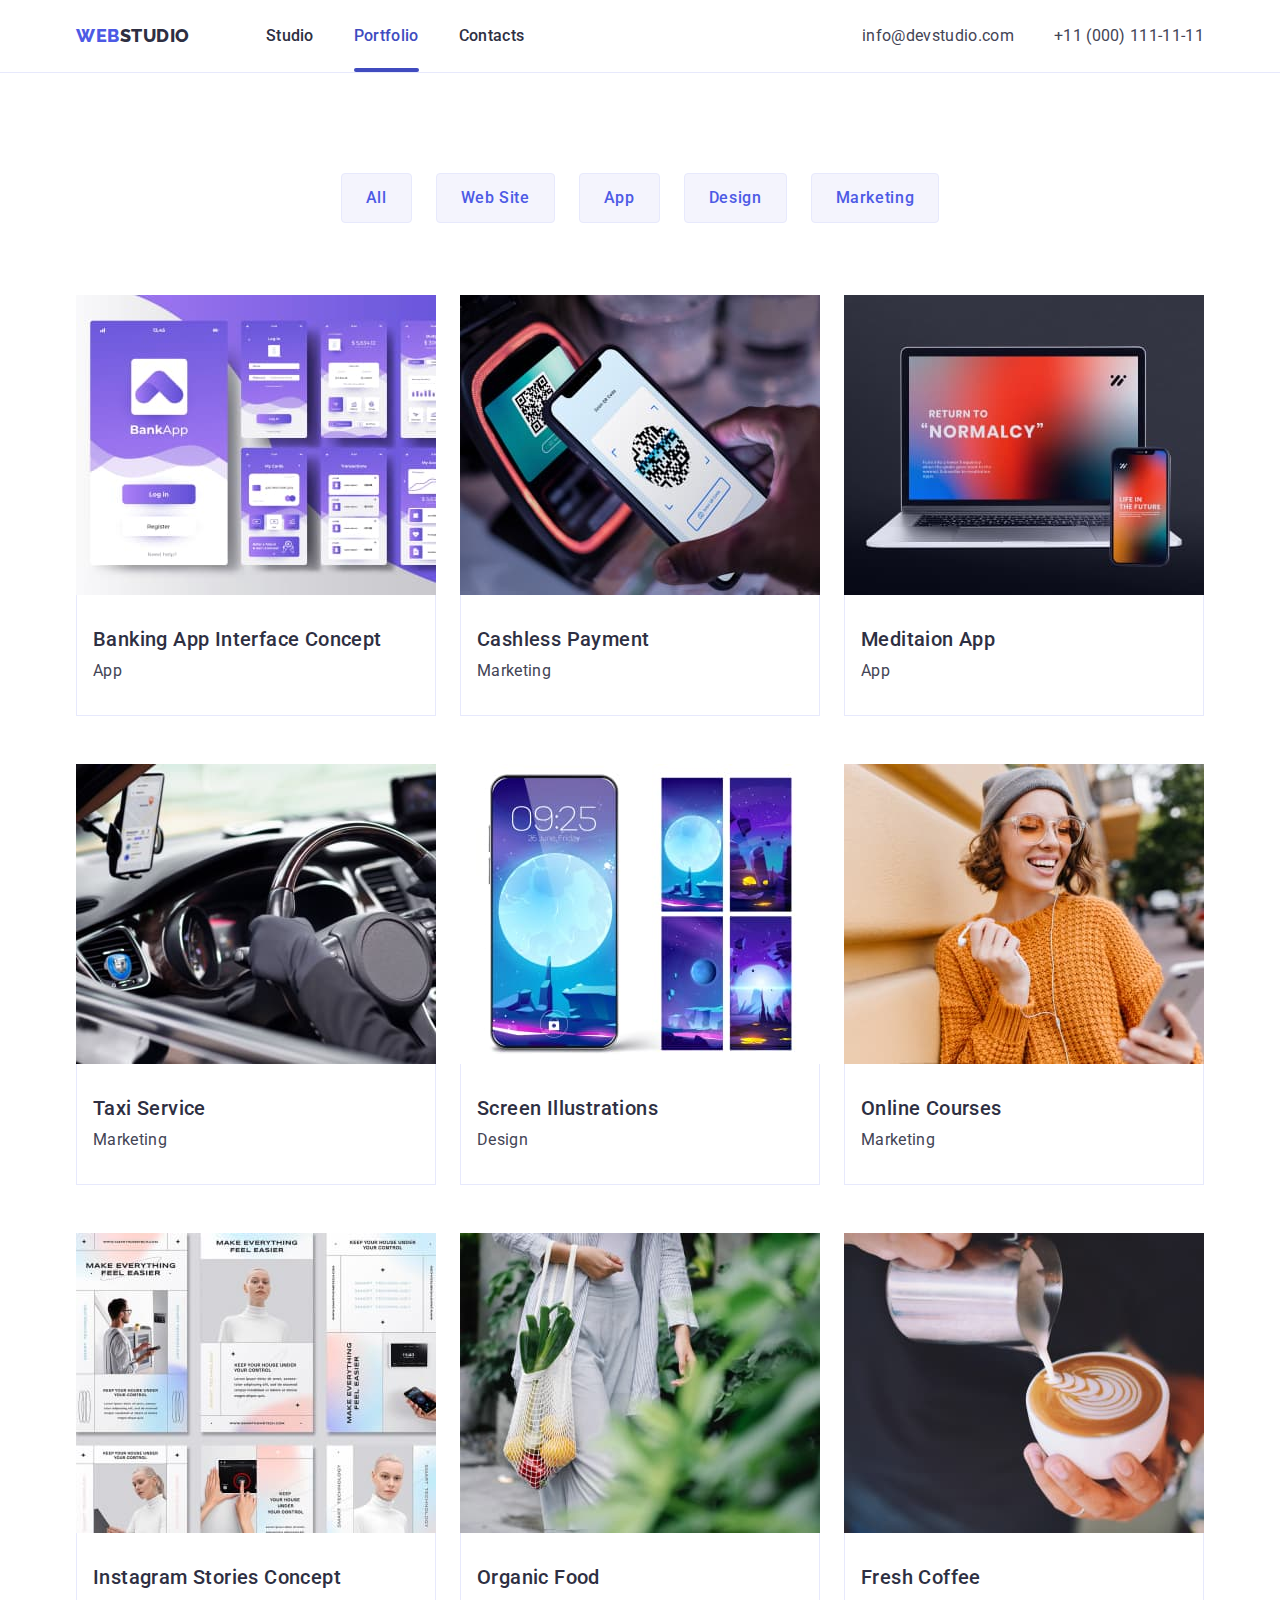
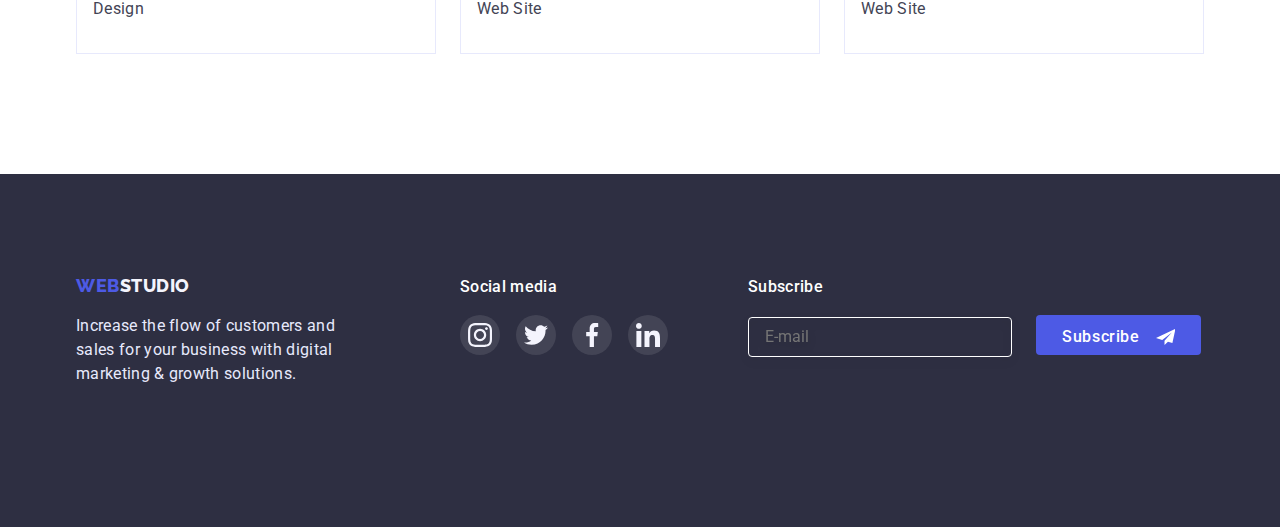
==== commit 796ba741: "update mobile form" ====
--- a/portfolio.html
+++ b/portfolio.html
@@ -32,7 +32,9 @@
               <a class="nav-link link" href="./index.html">Studio</a>
             </li>
             <li class="nav-item">
-              <a class="nav-link link curent" href="./portfolio.html">Portfolio</a>
+              <a class="nav-link link curent" href="./portfolio.html"
+                >Portfolio</a
+              >
             </li>
             <li class="nav-item">
               <a class="nav-link link" href="">Contacts</a>
@@ -59,6 +61,7 @@
           </ul>
         </address>
       </div>
+      <!--==================== Mobile-menu====================== -->
       <div class="mobile-menu" data-menu>
         <div class="container mobile-menu-container">
           <button type="button" class="mobile-menu-close" data-menu-close>
@@ -66,81 +69,85 @@
               <use href="./images/icons.svg#vector"></use>
             </svg>
           </button>
-          <ul class="mobile-menu-list list">
-            <li class="mobile-menu-item">
-              <a class="mobile-menu-link link" href="./index.html">Studio</a>
-            </li>
-            <li class="mobile-menu-item">
-              <a class="mobile-menu-link link" href="./portfolio.html"
-                >Portfolio</a
-              >
-            </li>
-            <li class="mobile-menu-item">
-              <a class="mobile-menu-link link" href="">Contacts</a>
-            </li>
-          </ul>
-          <ul class="mobile-menu-contacts list">
-            <li class="mobile-menu-contacts-link">
-              <a
-                class="mobile-menu-address-link mobile-menu-address-link-phone link"
-                href="tel:+110001111111"
-                >+11 (000) 111-11-11</a
-              >
-            </li>
-            <li class="mobile-menu-contacts-link">
-              <a
-                class="mobile-menu-address-link mobile-menu-address-link-mail link"
-                href="mailto:info@devstudio.com"
-                >info@devstudio.com</a
-              >
-            </li>
-          </ul>
-          <ul class="mobile-menu-social-list list">
-            <li class="mobile-menu-social-link">
-              <a href="" class="mobile-menu-social-item">
-                <svg
-                  class="mobile-menu-social-item-icon"
-                  width="16"
-                  height="16"
+          <div>
+            <ul class="mobile-menu-list list">
+              <li class="mobile-menu-item">
+                <a class="mobile-menu-link link" href="./index.html">Studio</a>
+              </li>
+              <li class="mobile-menu-item">
+                <a class="mobile-menu-link link" href="./portfolio.html"
+                  >Portfolio</a
                 >
-                  <use href="./images/icons.svg#instagram"></use>
-                </svg>
-              </a>
-            </li>
-            <li class="mobile-menu-social-link">
-              <a href="" class="mobile-menu-social-item">
-                <svg
-                  class="mobile-menu-social-item-icon"
-                  width="16"
-                  height="16"
+              </li>
+              <li class="mobile-menu-item mobile-menu-curent">
+                <a class="mobile-menu-link link" href="">Contacts</a>
+              </li>
+            </ul>
+          </div>
+          <div class="mobile-menu-second-flex">
+            <ul class="mobile-menu-contacts list">
+              <li class="mobile-menu-contacts-link">
+                <a
+                  class="mobile-menu-address-link mobile-menu-address-link-phone link"
+                  href="tel:+110001111111"
+                  >+11 (000) 111-11-11</a
                 >
-                  <use href="./images/icons.svg#twitter"></use>
-                </svg>
-              </a>
-            </li>
-            <li class="mobile-menu-social-link">
-              <a href="" class="mobile-menu-social-item">
-                <svg
-                  class="mobile-menu-social-item-icon"
-                  width="16"
-                  height="16"
+              </li>
+              <li class="mobile-menu-contacts-link">
+                <a
+                  class="mobile-menu-address-link mobile-menu-address-link-mail link"
+                  href="mailto:info@devstudio.com"
+                  >info@devstudio.com</a
                 >
-                  <use href="./images/icons.svg#facebook"></use>
-                </svg>
-              </a>
-            </li>
-            <li class="mobile-menu-social-link">
-              <a href="" class="mobile-menu-social-item">
-                <svg
-                  class="mobile-menu-social-item-icon"
-                  width="16"
-                  height="16"
-                >
-                  <use href="./images/icons.svg#linkedin"></use>
-                </svg>
-              </a>
-            </li>
-          </ul>
+              </li>
+            </ul>
+            <ul class="mobile-menu-social-list list">
+              <li class="mobile-menu-social-link">
+                <a href="" class="mobile-menu-social-item">
+                  <svg
+                    class="mobile-menu-social-item-icon"
+                    width="24"
+                    height="24"
+                  >
+                    <use href="./images/icons.svg#instagram"></use>
+                  </svg>
+                </a>
+              </li>
+              <li class="mobile-menu-social-link">
+                <a href="" class="mobile-menu-social-item">
+                  <svg
+                    class="mobile-menu-social-item-icon"
+                    width="24"
+                    height="24"
+                  >
+                    <use href="./images/icons.svg#twitter"></use>
+                  </svg>
+                </a>
+              </li>
+              <li class="mobile-menu-social-link">
+                <a href="" class="mobile-menu-social-item">
+                  <svg
+                    class="mobile-menu-social-item-icon"
+                    width="24"
+                    height="24"
+                  >
+                    <use href="./images/icons.svg#facebook"></use>
+                  </svg>
+                </a>
+              </li>
+              <li class="mobile-menu-social-link">
+                <a href="" class="mobile-menu-social-item">
+                  <svg
+                    class="mobile-menu-social-item-icon"
+                    width="24"
+                    height="24"
+                  >
+                    <use href="./images/icons.svg#linkedin"></use>
+                  </svg>
+                </a>
+              </li>
+            </ul>
+          </div>
         </div>
       </div>
     </header>
@@ -212,7 +219,9 @@
                   </div>
                 </div>
                 <div class="photo-content">
-                  <h2 class="suptitle photo-title">Banking App Interface Concept</h2>
+                  <h2 class="suptitle photo-title">
+                    Banking App Interface Concept
+                  </h2>
                   <p class="text">App</p>
                 </div>
               </a>
@@ -290,7 +299,7 @@
                       src="./images/Meditaion_app_mobile.jpg"
                       alt="banking app concept"
                     />
-                  </picture>                  
+                  </picture>
                   <div class="overlay">
                     <p class="overlay-text">
                       14 Stylish and User-Friendly App Design Concepts · Task
@@ -378,7 +387,7 @@
                       src="./images/Screen_illustrations_mobile.jpg"
                       alt="banking app concept"
                     />
-                  </picture>                    
+                  </picture>
                   <div class="overlay">
                     <p class="overlay-text">
                       14 Stylish and User-Friendly App Design Concepts · Task
@@ -422,7 +431,7 @@
                       src="./images/Online_courses_mobile.jpg"
                       alt="banking app concept"
                     />
-                  </picture>                  
+                  </picture>
                   <div class="overlay">
                     <p class="overlay-text">
                       14 Stylish and User-Friendly App Design Concepts · Task
@@ -466,17 +475,19 @@
                       src="./images/Instagram_stories_concept_mobile.jpg"
                       alt="banking app concept"
                     />
-                  </picture>                 
-                  <div class="overlay">
-                    <p class="overlay-text">
-                      14 Stylish and User-Friendly App Design Concepts · Task
-                      Manager App · Calorie Tracker App · Exotic Fruit Ecommerce
-                      App · Cloud Storage App
-                    </p>
-                  </div>
-                </div>
-                <div class="photo-content">
-                  <h2 class="suptitle photo-title">Instagram Stories Concept</h2>
+                  </picture>
+                  <div class="overlay">
+                    <p class="overlay-text">
+                      14 Stylish and User-Friendly App Design Concepts · Task
+                      Manager App · Calorie Tracker App · Exotic Fruit Ecommerce
+                      App · Cloud Storage App
+                    </p>
+                  </div>
+                </div>
+                <div class="photo-content">
+                  <h2 class="suptitle photo-title">
+                    Instagram Stories Concept
+                  </h2>
                   <p class="text">Design</p>
                 </div>
               </a>
@@ -510,7 +521,7 @@
                       src="./images/Organic_food_mobile.jpg"
                       alt="banking app concept"
                     />
-                  </picture>                   
+                  </picture>
                   <div class="overlay">
                     <p class="overlay-text">
                       14 Stylish and User-Friendly App Design Concepts · Task
@@ -554,7 +565,7 @@
                       src="./images/Fresh_coffee_mobile.jpg"
                       alt="banking app concept"
                     />
-                  </picture>                   
+                  </picture>
                   <div class="overlay">
                     <p class="overlay-text">
                       14 Stylish and User-Friendly App Design Concepts · Task
--- a/css/styles.css
+++ b/css/styles.css
@@ -445,6 +445,12 @@
 .customer-item:focus > .customer-item-icon {
   fill: #404bbf;
 }
+.customer-link:not(:nth-child(2n)) {
+  margin-right: var(--card-set-gap);
+}
+.customer-link:not(:nth-last-child(-n + 2)) {
+  margin-bottom: 72px;
+}
 /*=================FOTER================== */
 .foter {
   background: var(--foter-background);
@@ -453,6 +459,8 @@
 }
 .foter-content {
   display: flex;
+  flex-direction: column;
+  align-items: center;
 }
 .logo-foter {
   font-family: "Raleway", sans-serif;
@@ -578,7 +586,6 @@
 .sorting-section-link:nth-child(-n + 3) {
   margin-bottom: 16px;
 }
-
 .sorting-section-btn {
   font-weight: 500;
   font-size: 16px;
@@ -589,6 +596,7 @@
   border: 1px solid var(--foter-text-font-color);
   border-radius: 4px;
   cursor: pointer;
+  padding: 8px 16px;
   font-family: inherit;
   transition: color var(--transition), background-color var(--transition),
     border var(--transition), box-shadow var(--transition);
@@ -660,437 +668,6 @@
 .photo-content > .suptitle {
   margin-bottom: 8px;
 }
-
-@media screen and (min-width: 480px) {
-  /*====================Site navigation==================  */
-  .container {
-    width: 428px;
-    margin-left: auto;
-    margin-right: auto;
-  }
-  /* =================HERO==================== */
-  /* ===============Explorer directions================= */
-}
-@media screen and (min-width: 768px) {
-  /*====================Site navigation==================  */
-  .container {
-    width: 768px;
-    margin-left: auto;
-    margin-right: auto;
-  }
-  .mobile-menu {
-    display: none;
-  }
-  .mobile-menu-open {
-    display: none;
-  }
-  .navigation {
-    display: flex;
-    align-items: center;
-  }
-  .nav-list {
-    display: flex;
-    align-items: center;
-    margin-right: 118px;
-  }
-  .logo {
-    margin-right: 120px;
-  }
-  .nav-link {
-    font-weight: 500;
-    font-size: 16px;
-    line-height: 1.5;
-    letter-spacing: 0.02em;
-    color: var(--main-font-color);
-    transition: color var(--transition);
-  }
-  .nav-item:not(:last-child) {
-    margin-right: 40px;
-  }
-  .nav-link:hover,
-  .nav-link:focus {
-    color: var(--accent-color);
-  }
-  .nav-item {
-    position: relative;
-  }
-  .nav-item > .curent {
-    color: #404bbf;
-  }
-  .curent::after {
-    content: "";
-    display: block;
-    width: 100%;
-    height: 4px;
-    position: absolute;
-    left: 0;
-    bottom: -30px;
-    background-color: #404bbf;
-    border-radius: 2px;
-  }
-  .address-link {
-    font-size: 12px;
-    line-height: 1.17;
-    letter-spacing: 0.04em;
-    color: var(--secondary-font-color);
-    transition: color var(--transition);
-  }
-  .address-link:hover,
-  .address-link:focus {
-    color: var(--accent-color);
-  }
-  /* =================HERO==================== */
-  .hero {
-    width: 100%;
-    padding-top: 112px;
-    padding-bottom: 108px;
-    background-image: linear-gradient(
-        rgba(46, 47, 66, 0.7),
-        rgba(46, 47, 66, 0.7)
-      ),
-      url("../images/people_office_tablet.jpg");
-  }
-  .main-header {
-    font-size: 56px;
-    line-height: 1.07;
-    text-align: center;
-    letter-spacing: 0.02em;
-    width: 496px;
-    margin-bottom: 40px;
-  }
-  /* ===========================MODAL=============================== */
-  .modal {
-    width: 408px;
-    padding: 72px 25px 24px 23px;
-  }
-  /* ===============Explorer directions================= */
-  .explorer-direction-item {
-    display: none;
-  }
-  .explorer-direction-list {
-    display: flex;
-    flex-direction: row;
-    flex-wrap: wrap;
-  }
-  .explorer-direction-link:not(:nth-child(2n)) {
-    margin-right: 24px;
-  }
-  .explorer-direction-link:nth-last-child(-n + 2) {
-    margin-bottom: 0px;
-  }
-  .explorer-direction-link {
-    width: calc((100% - var(--card-set-gap)) / 2);
-  }
-  /* ===================WHAT ARE WE DOING======================  */
-  .products-section {
-    display: none;
-  }
-  /* ==================OUR TEAM=================== */
-  .employee-section {
-    padding-top: 96px;
-    padding-bottom: 104px;
-  }
-  .team-section-list {
-    display: flex;
-    flex-direction: row;
-    flex-wrap: wrap;
-    justify-content: center;
-  }
-  .team-section-link:not(:nth-child(2n)) {
-    margin-right: 24px;
-  }
-  .team-section-link:nth-last-child(-n + 2) {
-    margin-bottom: 0px;
-  }
-  /* ===================CUSTOMERS============ */
-  .customer-link {
-    width: calc((552px - var(--card-set-gap) * 2) / 3);
-  }
-  .customer-link:not(:nth-child(3n)) {
-    margin-right: var(--card-set-gap);
-  }
-  .customer-link:not(:nth-last-child(-n + 3)) {
-    margin-bottom: 72px;
-  }
-  /*=================FOTER================== */
-  .variativ-container {
-    width: 584px;
-  }
-  .foter-content {
-    flex-wrap: wrap;
-  }
-  .foter-part:first-child {
-    margin-bottom: 72px;
-  }
-  .foter-logo-content {
-    width: 264px;
-    margin-right: 24px;
-  }
-  .logo-foter {
-    text-align: left;
-  }
-  .social-media-text {
-    text-align: left;
-  }
-  .footer-subscribe-form {
-    display: flex;
-    margin-right: 24px;
-  }
-  .footer-form-text {
-    text-align: left;
-  }
-  .footer-subscribe-form {
-    display: flex;
-  }
-  .footer-form-input {
-    width: 264px;
-    margin-right: 24px;
-  }
-  /* ==============PORTFOLIO PAGE=========== */
-  .portfolio-section {
-    padding-top: 64px;
-    padding-bottom: 96px;
-  }
-  .sorting-section-list {
-    display: flex;
-    justify-content: center;
-    margin-bottom: 64px;
-  }
-  .sorting-section-link {
-    margin-right: 24px;
-  }
-  .sorting-section-link:not(:last-child) {
-    margin-right: var(--card-set-gap);
-  }
-  .portfolio-list {
-    display: flex;
-    flex-direction: row;
-    flex-wrap: wrap;
-  }
-  .portfolio-link {
-    width: 355px;
-  }
-   .portfolio-link:not(:nth-child(2n)) {
-    margin-right: 24px;
-  }
-  .portfolio-link:not(:last-child) {
-    margin-bottom: 72px;
-  }
-}
-/* =================HERO==================== */
-@media screen and (min-device-pixel-ratio: 2) and (min-width: 767px),
-  screen and (min-resolution: 192dpi) and (min-width: 767px),
-  screen and (min-resolution: 2dppx) and (min-width: 767px) {
-  .hero {
-    background-image: linear-gradient(
-        rgba(46, 47, 66, 0.7),
-        rgba(46, 47, 66, 0.7)
-      ),
-      url("../images/people_office_tablet@2x.jpg");
-  }
-}
-@media screen and (min-width: 1200px) {
-  /*====================Site navigation==================  */
-  .container {
-    width: 1160px;
-    margin-left: auto;
-    margin-right: auto;
-  }
-  .page-header {
-    padding: 24px 0;
-  }
-  .logo {
-    margin-right: 76px;
-  }
-  .nav-list {
-    margin-right: 332px;
-  }
-
-  .contacts {
-    display: flex;
-    align-items: center;
-  }
-  .address {
-    font-style: normal;
-    margin-left: auto;
-  }
-  .contacts-link:not(:last-child) {
-    margin-right: 40px;
-  }
-  .curent::after {
-    bottom: -24px;
-  }
-  .address-link {
-    font-size: 16px;
-    line-height: 1.5;
-    letter-spacing: 0.02em;
-    color: var(--secondary-font-color);
-    transition: color var(--transition);
-  }
-  .address-link:hover,
-  .address-link:focus {
-    color: var(--accent-color);
-  }
-  /* =================HERO==================== */
-  .hero {
-    width: 100%;
-    padding-top: 188px;
-    padding-bottom: 188px;
-    background-image: linear-gradient(
-        rgba(46, 47, 66, 0.7),
-        rgba(46, 47, 66, 0.7)
-      ),
-      url("../images/people_office_desktop.jpg");
-  }
-  .main-header {
-    margin-bottom: 48px;
-  }
-  /* ===========================MODAL=============================== */
-  .modal {
-    padding: 72px 24px 24px;
-  }
-  /* ===============Explorer directions================= */
-  .explorer-direction-item {
-    display: flex;
-    justify-content: center;
-    align-items: center;
-    width: 264px;
-    height: 112px;
-    background: #f4f4fd;
-    border-radius: 4px;
-    margin-bottom: 8px;
-  }
-  .explorer-direction-item-icon {
-    display: block;
-    width: 64px;
-    height: 64px;
-  }
-  .explorer-direction-link {
-    width: calc((1128px - var(--card-set-gap) * 3) / 4);
-  }
-  .explorer-direction-link:not(:last-child) {
-    margin-right: 24px;
-    margin-bottom: 0px;
-  }
-
-  .explorer-direction-section {
-    padding-top: 120px;
-    padding-bottom: 120px;
-  }
-  .explorer-direction-list {
-    display: flex;
-  }
-  .suptitle {
-    font-weight: 500;
-    font-size: 20px;
-    line-height: 1.2;
-    text-align: left;
-  }
-  .text {
-    font-weight: 400;
-    font-size: 16px;
-    line-height: 1.5;
-  }
-
-  /* ===================WHAT ARE WE DOING======================  */
-
-  .products-section {
-    display: block;
-    padding-bottom: 120px;
-  }
-  .products-section-list {
-    display: flex;
-  }
-  .products-section-link {
-    flex-basis: calc((var(--main-width) - 2 * var(--card-set-gap)) / 3);
-  }
-  .products-section-link:not(:last-child) {
-    margin-right: 24px;
-  }
-  /* ==================OUR TEAM=================== */
-  .employee-section {
-    padding-top: 120px;
-    padding-bottom: 120px;
-  }
-  .team-section-link:not(:last-child) {
-    margin-right: var(--card-set-gap);
-    margin-bottom: 0px;
-  }
-  .suptitle-center {
-    text-align: center;
-  }
-  .employee-text {
-    text-align: center;
-  }
-  /* ===================CUSTOMERS============ */
-  .customers-section {
-    padding-top: 120px;
-    padding-bottom: 120px;
-  }
-  .customer-link {
-    width: calc((100% - var(--card-set-gap) * 5) / 6);
-  }
-  .customer-link:not(:last-child) {
-    margin-right: var(--card-set-gap);
-  }
-  /*=================FOTER================== */
-  .foter {
-    background: var(--foter-background);
-    padding-top: 100px;
-    padding-bottom: 10px;
-  }
-  .foter-content {
-    flex-wrap: nowrap;
-  }
-  .foter-logo-content {
-    margin: 0px;
-  }
-  .foter-part:first-child {
-    margin-bottom: 0px;
-  }
-  .social-media {
-    margin-left: 120px;
-    margin-right: 80px;
-  }
-  /* ==============PORTFOLIO PAGE=========== */
- .portfolio-section {
-  padding-top: 100px;
-  padding-bottom: 120px;
-}
-.sorting-section-list {
-  margin-bottom: 72px;
-}
-.sorting-section-btn {
-   padding: 12px 24px;
-  }
-  .portfolio-list > .portfolio-link {
-    flex-basis: calc(
-      (var(--main-width) - 2 * var(--card-set-gap) - 2 * var(--main-border-gap)) /
-        3
-    );
-    margin-right: var(--card-set-gap);
-    margin-bottom: 48px;
-  }
-  .portfolio-link:nth-last-child(-n + 3) {
-    margin-bottom: 0;
-  }
-  .portfolio-link:nth-child(3n) {
-    margin-right: 0;
-  }
-}
-/* =================HERO==================== */
-@media screen and (min-device-pixel-ratio: 2) and (min-width: 1200px),
-  screen and (min-resolution: 192dpi) and (min-width: 1200px),
-  screen and (min-resolution: 2dppx) and (min-width: 1200px) {
-  .hero {
-    background-image: linear-gradient(
-        rgba(46, 47, 66, 0.7),
-        rgba(46, 47, 66, 0.7)
-      ),
-      url("../images/people_office_desktop@2x.jpg");
-  }
-}
-
 @media screen and (max-width: 768px) {
   /*====================Site navigation==================  */
   .nav-list {
@@ -1099,6 +676,7 @@
   .address {
     display: none;
   }
+  /* ===================Mobile-menu======================= */
   .mobile-menu-open {
     border: none;
     background-color: transparent;
@@ -1127,7 +705,11 @@
   }
   .mobile-menu-container {
     position: relative;
+    display: flex;
+    height: 100vh;
     padding: 80px 35px 40px 40px;
+    flex-direction: column;
+    justify-content: space-between;
   }
   .mobile-menu-close {
     position: absolute;
@@ -1156,10 +738,11 @@
   .modal-close-btn:focus > .modal-close-btn-item {
     fill: #ffffff;
   }
-  .mobile-menu-list {
-    margin-bottom: 284px;
-  }
-  .mobile-menu-link {
+   .mobile-menu-second-flex {
+    display: flex; 
+    flex-direction: column;
+  }
+   .mobile-menu-link {
     font-weight: 700;
     font-size: 36px;
     line-height: 1.111;
@@ -1175,6 +758,9 @@
   .mobile-menu-item:not(:last-child) {
     margin-bottom: 40px;
   }
+   .mobile-menu-item:last-child > .mobile-menu-link {
+    color: #4d5ae5;
+  }
   .mobile-menu-contacts {
     margin-bottom: 48px;
   }
@@ -1187,7 +773,7 @@
     line-height: 1.111;
     letter-spacing: 0.02em;
     text-transform: capitalize;
-    color: var(--main-font-color);
+    color: #4d5ae5;
     transition: color var(--transition);
   }
   .mobile-menu-address-link-phone:hover,
@@ -1218,7 +804,7 @@
     height: 40px;
     border-radius: 50%;
     background: #4d5ae5;
-    opacity: 0.1;
+    /* opacity: 0.1; */
     transition: background-color var(--transition);
   }
   .mobile-menu-social-item:hover,
@@ -1233,7 +819,6 @@
   }
   /* =================HERO==================== */
   .hero {
-    width: 100%;
     padding-top: 112px;
     padding-bottom: 112px;
     background-image: linear-gradient(
@@ -1277,17 +862,9 @@
   .customer-link {
     width: calc((100% - var(--card-set-gap)) / 2);
   }
-  .customer-link:not(:nth-child(2n)) {
-    margin-right: var(--card-set-gap);
-  }
-  .customer-link:not(:nth-last-child(-n + 2)) {
-    margin-bottom: 72px;
-  }
+  
   /*=================FOTER================== */
-  .foter-content {
-    flex-direction: column;
-    align-items: center;
-  }
+
   .foter-logo-content {
     width: 268px;
     margin-bottom: 72px;
@@ -1308,9 +885,6 @@
   .sorting-section-list {
     flex-wrap: wrap;
     margin-bottom: 48px;
-  }
-  .sorting-section-btn {
-    padding: 8px 16px;
   }
 }
 /* =================HERO==================== */
@@ -1325,5 +899,466 @@
       url("../images/people_office_mobile@2x.jpg");
   }
 }
+@media screen and (min-width: 480px) {
+  /*====================Site navigation==================  */
+  .container {
+    width: 428px;
+    margin-left: auto;
+    margin-right: auto;
+  }
+  /* =================HERO==================== */
+  /* ===============Explorer directions================= */
+}
 
+@media screen and (min-width: 768px) {
+  /*====================Site navigation==================  */
+  .container {
+    width: 768px;
+    margin-left: auto;
+    margin-right: auto;
+  }
+  .mobile-menu {
+    display: none;
+  }
+  .mobile-menu-open {
+    display: none;
+  }
+  .navigation {
+    display: flex;
+    align-items: center;
+  }
+  .nav-list {
+    display: flex;
+    align-items: center;
+    margin-right: 118px;
+  }
+  .logo {
+    margin-right: 120px;
+  }
+  .nav-link {
+    font-weight: 500;
+    font-size: 16px;
+    line-height: 1.5;
+    letter-spacing: 0.02em;
+    color: var(--main-font-color);
+    transition: color var(--transition);
+  }
+  .nav-item:not(:last-child) {
+    margin-right: 40px;
+  }
+  .nav-link:hover,
+  .nav-link:focus {
+    color: var(--accent-color);
+  }
+  .nav-item {
+    position: relative;
+  }
+  .nav-item > .curent {
+    color: #404bbf;
+  }
+  .curent::after {
+    content: "";
+    display: block;
+    width: 100%;
+    height: 4px;
+    position: absolute;
+    left: 0;
+    bottom: -30px;
+    background-color: #404bbf;
+    border-radius: 2px;
+  }
+  .address {
+    display: block;
+  }
+  .address-link {
+    font-size: 12px;
+    line-height: 1.17;
+    letter-spacing: 0.04em;
+    font-style: normal;
+    color: var(--secondary-font-color);
+    transition: color var(--transition);
+  }
+  .address-link:hover,
+  .address-link:focus {
+    color: var(--accent-color);
+  }
+  /* =================HERO==================== */
+  .hero {
+    width: 100%;
+    padding-top: 112px;
+    padding-bottom: 108px;
+    background-image: linear-gradient(
+        rgba(46, 47, 66, 0.7),
+        rgba(46, 47, 66, 0.7)
+      ),
+      url("../images/people_office_tablet.jpg");
+  }
+  .main-header {
+    font-size: 56px;
+    line-height: 1.07;
+    text-align: center;
+    letter-spacing: 0.02em;
+    width: 496px;
+    margin-bottom: 40px;
+  }
+  /* ===========================MODAL=============================== */
+  .modal {
+    width: 408px;
+    padding: 72px 25px 24px 23px;
+  }
+  /* ===============Explorer directions================= */
+  .explorer-direction-item {
+    display: none;
+  }
+  .explorer-direction-list {
+    display: flex;
+    flex-direction: row;
+    flex-wrap: wrap;
+  }
+  .explorer-direction-link:not(:nth-child(2n)) {
+    margin-right: 24px;
+  }
+  .explorer-direction-link:nth-last-child(-n + 2) {
+    margin-bottom: 0px;
+  }
+  .explorer-direction-link {
+    width: calc((100% - var(--card-set-gap)) / 2);
+  }
+  .explorer-direction-title {
+    text-align: left;
+  }
+  /* ===================WHAT ARE WE DOING======================  */
+  .products-section {
+    display: none;
+  }
+  /* ==================OUR TEAM=================== */
+  .employee-section {
+    padding-top: 96px;
+    padding-bottom: 104px;
+  }
+  .team-section-list {
+    display: flex;
+    flex-direction: row;
+    flex-wrap: wrap;
+    justify-content: center;
+  }
+  .team-section-link:not(:nth-child(2n)) {
+    margin-right: 24px;
+  }
+  .team-section-link:nth-last-child(-n + 2) {
+    margin-bottom: 0px;
+  }
+  /* ===================CUSTOMERS============ */
+  .customer-link {
+    width: calc((552px - var(--card-set-gap) * 2) / 3);
+  }
+  .customer-link:not(:nth-child(2n)) {
+    margin-right: 0px;
+  }
+  .customer-link:not(:nth-last-child(-n + 2)) {
+    margin-bottom: 0px;
+  }
+  .customer-link:not(:nth-child(3n)) {
+    margin-right: var(--card-set-gap);
+  }
+  .customer-link:not(:nth-last-child(-n + 3)) {
+    margin-bottom: 72px;
+  }
+  
+  /*=================FOTER================== */
+  .variativ-container {
+    width: 584px;
+  }
+  .foter-content {
+    flex-direction: row;
+    flex-wrap: wrap;
+    align-items: baseline;
+  }
+  .foter-part:first-child {
+    margin-bottom: 72px;
+  }
+  .foter-logo-content {
+    width: 264px;
+    margin-right: 24px;
+  }
+  .logo-foter {
+    text-align: left;
+  }
+  .social-media-text {
+    text-align: left;
+  }
+  .footer-subscribe-form {
+    display: flex;
+    flex-direction: row;
+    align-items: baseline;
+    margin-right: 24px;
+  }
+  .footer-form-text {
+    text-align: left;
+  }
+  .footer-subscribe-form {
+    display: flex;
+  }
+  .footer-form-input {
+    width: 264px;
+    margin-right: 24px;
+  }
+  /* ==============PORTFOLIO PAGE=========== */
+  .portfolio-section {
+    padding-top: 64px;
+    padding-bottom: 96px;
+  }
+  .sorting-section-list {
+    display: flex;
+    justify-content: center;
+    margin-bottom: 64px;
+  }
+  .sorting-section-link {
+    margin-right: 24px;
+  }
+  .sorting-section-link:not(:last-child) {
+    margin-right: var(--card-set-gap);
+  }
+  .portfolio-list {
+    display: flex;
+    flex-direction: row;
+    flex-wrap: wrap;
+  }
+  .portfolio-link {
+    width: 355px;
+  }
+  .portfolio-link:not(:nth-child(2n)) {
+    margin-right: 24px;
+  }
+  .portfolio-link:not(:last-child) {
+    margin-bottom: 72px;
+  }
+}
+/* =================HERO==================== */
+@media screen and (min-device-pixel-ratio: 2) and (min-width: 767px),
+  screen and (min-resolution: 192dpi) and (min-width: 767px),
+  screen and (min-resolution: 2dppx) and (min-width: 767px) {
+  .hero {
+    background-image: linear-gradient(
+        rgba(46, 47, 66, 0.7),
+        rgba(46, 47, 66, 0.7)
+      ),
+      url("../images/people_office_tablet@2x.jpg");
+  }
+}
+@media screen and (min-width: 1200px) {
+  /*====================Site navigation==================  */
+  .container {
+    width: 1160px;
+    margin-left: auto;
+    margin-right: auto;
+  }
+  .page-header {
+    padding: 24px 0;
+  }
+  .logo {
+    margin-right: 76px;
+  }
+  .nav-list {
+    margin-right: 332px;
+  }
 
+  .contacts {
+    display: flex;
+    align-items: center;
+  }
+  .address {
+    font-style: normal;
+    margin-left: auto;
+  }
+  .contacts-link:not(:last-child) {
+    margin-right: 40px;
+  }
+  .curent::after {
+    bottom: -24px;
+  }
+  .address-link {
+    font-size: 16px;
+    line-height: 1.5;
+    letter-spacing: 0.02em;
+    color: var(--secondary-font-color);
+    transition: color var(--transition);
+  }
+  .address-link:hover,
+  .address-link:focus {
+    color: var(--accent-color);
+  }
+  /* =================HERO==================== */
+  .hero {
+    width: 1440px;
+    padding-top: 188px;
+    padding-bottom: 188px;
+    background-image: linear-gradient(
+        rgba(46, 47, 66, 0.7),
+        rgba(46, 47, 66, 0.7)
+      ),
+      url("../images/people_office_desktop.jpg");
+  }
+  .main-header {
+    margin-bottom: 48px;
+  }
+  /* ===========================MODAL=============================== */
+  .modal {
+    padding: 72px 24px 24px;
+  }
+  /* ===============Explorer directions================= */
+  .explorer-direction-item {
+    display: flex;
+    justify-content: center;
+    align-items: center;
+    width: 264px;
+    height: 112px;
+    background: #f4f4fd;
+    border-radius: 4px;
+    margin-bottom: 8px;
+  }
+  .explorer-direction-item-icon {
+    display: block;
+    width: 64px;
+    height: 64px;
+  }
+  .explorer-direction-link {
+    width: calc((1128px - var(--card-set-gap) * 3) / 4);
+  }
+  .explorer-direction-link:not(:last-child) {
+    margin-right: 24px;
+    margin-bottom: 0px;
+  }
+
+  .explorer-direction-section {
+    padding-top: 120px;
+    padding-bottom: 120px;
+  }
+  .explorer-direction-list {
+    display: flex;
+  }
+  .suptitle {
+    font-weight: 500;
+    font-size: 20px;
+    line-height: 1.2;
+    text-align: left;
+  }
+  .text {
+    font-weight: 400;
+    font-size: 16px;
+    line-height: 1.5;
+  }
+
+  /* ===================WHAT ARE WE DOING======================  */
+
+  .products-section {
+    display: block;
+    padding-bottom: 120px;
+  }
+  .products-section-list {
+    display: flex;
+  }
+  .products-section-link {
+    flex-basis: calc((var(--main-width) - 2 * var(--card-set-gap)) / 3);
+  }
+  .products-section-link:not(:last-child) {
+    margin-right: 24px;
+  }
+  /* ==================OUR TEAM=================== */
+  .employee-section {
+    padding-top: 120px;
+    padding-bottom: 120px;
+  }
+  .team-section-link:not(:last-child) {
+    margin-right: var(--card-set-gap);
+    margin-bottom: 0px;
+  }
+  .suptitle-center {
+    text-align: center;
+  }
+  .employee-text {
+    text-align: center;
+  }
+  /* ===================CUSTOMERS============ */
+  .customers-section {
+    padding-top: 120px;
+    padding-bottom: 120px;
+  }
+  .customer-link {
+    width: calc((100% - var(--card-set-gap) * 5) / 6);
+  }
+  .customer-link:not(:nth-last-child(-n + 3)) {
+    margin-bottom: 0px;
+  }
+  .customer-link:not(:last-child) {
+    margin-right: var(--card-set-gap);
+  }
+  /*=================FOTER================== */
+  .foter {
+    background: var(--foter-background);
+    padding-top: 100px;
+    padding-bottom: 100px;
+  }
+  .foter-content {
+    flex-wrap: nowrap;
+  }
+  .foter-logo-content {
+    margin: 0px;
+  }
+  .foter-part:first-child {
+    margin-bottom: 0px;
+  }
+  .social-media {
+    margin-left: 120px;
+    margin-right: 80px;
+  }
+  .foter-social-link:last-child {
+    margin-right: 0px;
+  }
+  .footer-subscribe-form {
+    margin-right: 0px;
+  }
+  /* ==============PORTFOLIO PAGE=========== */
+  .portfolio-section {
+    padding-top: 100px;
+    padding-bottom: 120px;
+  }
+  .sorting-section-list {
+    margin-bottom: 72px;
+  }
+  .sorting-section-btn {
+    padding: 12px 24px;
+  }
+  .sorting-section-link:nth-child(-n + 3) {
+    margin-bottom: 0px;
+  }
+  .sorting-section-link:last-child {
+    margin-right: 0px;
+  }
+  .portfolio-list > .portfolio-link {
+    flex-basis: calc(
+      (var(--main-width) - 2 * var(--card-set-gap) - 2 * var(--main-border-gap)) /
+        3
+    );
+    margin-right: var(--card-set-gap);
+    margin-bottom: 48px;
+  }
+  .portfolio-link:nth-last-child(-n + 3) {
+    margin-bottom: 0;
+  }
+  .portfolio-link:nth-child(3n) {
+    margin-right: 0;
+  }
+}
+/* =================HERO==================== */
+@media screen and (min-device-pixel-ratio: 2) and (min-width: 1200px),
+  screen and (min-resolution: 192dpi) and (min-width: 1200px),
+  screen and (min-resolution: 2dppx) and (min-width: 1200px) {
+  .hero {
+    background-image: linear-gradient(
+        rgba(46, 47, 66, 0.7),
+        rgba(46, 47, 66, 0.7)
+      ),
+      url("../images/people_office_desktop@2x.jpg");
+  }
+}
